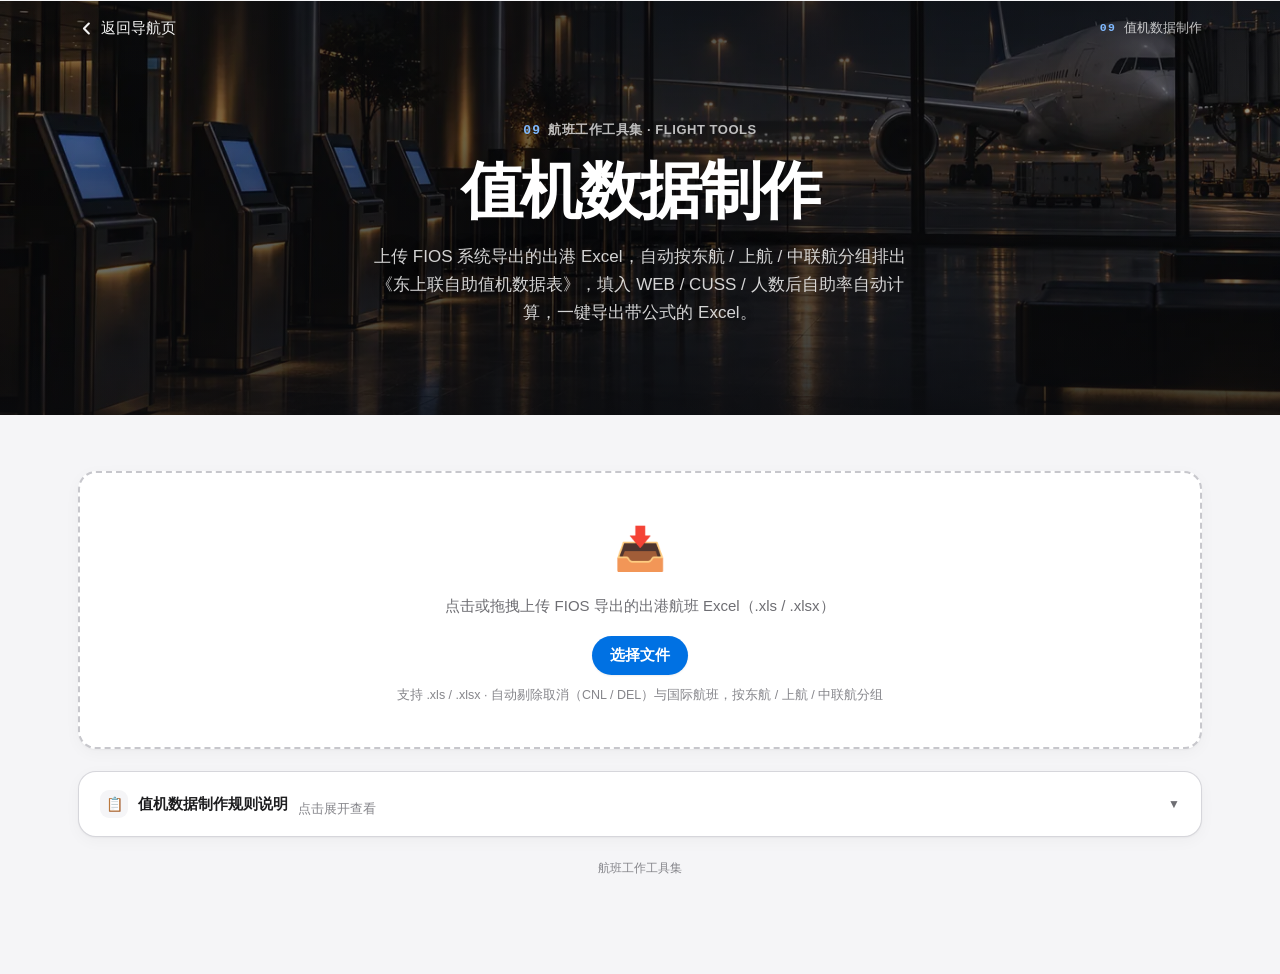
==== checkin/index.html @ 6c88d7d5 "feat(checkin): 新增卡片 09「值机数据制作」 导入 FIOS 出港 Excel → 自动排出《东上联自助值机数据表》。  - 取数：只取出港、剔除 CNL/DEL 取消、剔除国际（马德" ====
<!DOCTYPE html>
<html lang="zh-CN">
<head>
<meta charset="UTF-8">
<meta name="viewport" content="width=device-width, initial-scale=1">
<title>值机数据制作 · 航班工作工具集</title>
<link rel="icon" href="../assets/favicon.svg" type="image/svg+xml">
<meta name="description" content="导入 FIOS 出港 Excel，自动按东航 / 上航 / 中联航分组生成「东上联自助值机数据表」，填入 WEB / CUSS / 人数后自助率自动计算，一键导出带公式的 Excel。">
<meta property="og:type" content="website">
<meta property="og:title" content="值机数据制作 · 航班工作工具集">
<meta property="og:description" content="导入 FIOS 出港 Excel，自动按东航 / 上航 / 中联航分组生成「东上联自助值机数据表」，填入 WEB / CUSS / 人数后自助率自动计算，一键导出带公式的 Excel。">
<meta property="og:url" content="https://whaha5100-create.github.io/flight-tools/checkin/index.html">
<meta name="theme-color" content="#ffffff">
<link rel="stylesheet" href="../assets/site.css">
<script src="../assets/nav-scroll.js" defer></script>
<style>
  /* ============ checkin · 页面特有样式（通用样式见 ../assets/site.css）============ */

* { box-sizing:border-box; }
.upload { margin-top:24px; border:2px dashed var(--line); border-radius:var(--radius); background:#fff;
    transition:border-color .2s, background .2s; }
.upload.drag { border-color:var(--tool); background:var(--tool-light); }
.upload-inner { padding:42px 24px; text-align:center; }
.up-ic { font-size:42px; }
.upload-inner p { color:var(--muted); margin:12px 0 18px; font-size:15px; }

#resultArea { margin-top:24px; }
.stats-bar { display:flex; gap:12px; flex-wrap:wrap; margin-bottom:16px; }
.stat-pill { background:#fff; border:1px solid var(--line); border-radius:999px; padding:9px 16px; font-size:13.5px;
    color:var(--muted); box-shadow:var(--shadow-sm); }
.stat-pill b { color:var(--tool-dark); font-size:15px; }
.stat-pill.mute b { color:var(--muted-2); }
.table-scroll { overflow-x:auto; }

/* ---------- 数据表 ----------
   版式对齐用户给的《东上联自助值机数据表》：标题行跨 6 列、表头灰底、
   合计行浅灰底加粗、网格线清晰（这是一张要打印 / 贴群的工作表，不是展示型卡片）。 */
.ck-table { width:100%; min-width:620px; border-collapse:collapse; table-layout:fixed;
    background:#fff; border:1px solid #c6c6cd; font-size:14.5px; }
.ck-table th, .ck-table td { border:1px solid #c6c6cd; padding:7px 8px; text-align:center; }
.ck-table .t-title { font-size:16px; font-weight:700; color:var(--ink); letter-spacing:.2px; padding:11px 10px; }
.ck-table .t-head th { background:#f5f5f7; color:var(--muted); font-weight:700; font-size:13.5px; }
.ck-table td.c-flight { font-weight:700; color:var(--ink); font-family:var(--mono); font-size:13.5px; }
.ck-table td.c-dest { color:var(--ink-2); }
.ck-table td.c-rate { color:var(--tool-dark); font-weight:700; font-variant-numeric:tabular-nums; }
.ck-table tr.sum-row td { background:#f0f0f2; font-weight:700; color:var(--ink); font-variant-numeric:tabular-nums; }
.ck-table tr.sum-row td.c-rate { color:var(--tool-dark); }
.ck-table tbody tr:hover td.c-flight,
.ck-table tbody tr:hover td.c-dest { background:#fafbfd; }

/* ---------- 表格里的可填格 ----------
   🔥 目标版式里这些格子**看不到输入框**（就是三个数字），所以常态去边框去底色，
   只在悬停 / 聚焦时给反馈。site.css 对 input[type=number] 的 border-color /
   border-radius / background 都带 !important，这里必须同样加 !important；
   选择器用 input.cell-in（0-1-1）与它打平，靠「页面 <style> 在 site.css 之后」取胜。 */
input.cell-in {
  width:100% !important; height:32px; padding:0 6px !important;
  border:none !important; background:transparent !important; border-radius:8px !important;
  box-shadow:none !important; text-align:center; font:inherit; font-weight:700;
  color:var(--ink); font-variant-numeric:tabular-nums;
  appearance:textfield; -moz-appearance:textfield;
}
input.cell-in::-webkit-outer-spin-button,
input.cell-in::-webkit-inner-spin-button { -webkit-appearance:none; margin:0; }

/* 空格子的提示 = 「—」占位符（2026-10-11 试过「格子里画个小细框」，用户看后不要了，
   已回退；不要再改回去）。框画在输入框上会铺满整格像套了个表格，
   画在 td::after 上又要依赖 :has() —— 都不如一个字符干净。 */
input.cell-in::placeholder { color:#c7c7cc; font-weight:400; }
input.cell-in:hover { background:var(--brand-light) !important; }
input.cell-in:focus { background:#fff !important; box-shadow:0 0 0 2px var(--brand) !important; }
input.cell-in:focus-visible { outline:2px solid var(--brand) !important; outline-offset:-2px !important; }

/* ---------- 标题里的日期（可改）----------
   目标版式的标题是「东上联自助值机数据表-10月9日」。日期 FIOS 导出里没有，
   做成标题内的可编辑片段：虚线底提示可点，聚焦转实线 + 品牌色。 */
input.date-in {
  width:6em !important; padding:0 2px !important; margin-left:1px;
  border:none !important; border-bottom:1px dashed #b9b9c0 !important;
  border-radius:0 !important; background:transparent !important; box-shadow:none !important;
  font:inherit; font-weight:700; color:var(--brand) !important; text-align:center;
}
input.date-in:hover { border-bottom-color:var(--brand) !important; }
input.date-in:focus {
  border-bottom-style:solid !important; border-bottom-color:var(--brand) !important;
  background:var(--brand-light) !important; outline:none !important;
}

/* ---------- 按钮排 ---------- */
.actions { display:flex; gap:10px; flex-wrap:wrap; justify-content:center; margin:18px 0 8px; }

  /* 本页主视觉配图：与首页卡片同一张（原创生成，无航司涂装 / 商标）。
     ⚠️ 必须写在页面里 —— CSS 的 url() 相对**样式表**解析，
        写进 assets/site.css 会指到 assets/assets/… 去。 */
  .hero { background-image: url("../assets/tools/09-checkin.webp"); }
</style>
</head>
<body>

  <!-- ============ 通栏吸顶页眉 + 满屏暗色主视觉（与首页同一套，样式在 assets/site.css）============ -->
  <header class="nav" id="nav">
    <div class="nav-inner">
      <a class="nav-back" href="../index.html"><svg class="ic" width="17" height="17" viewBox="0 0 16 16" fill="none" aria-hidden="true"><path d="M10.2 3.4 5.6 8l4.6 4.6" stroke="currentColor" stroke-width="2" stroke-linecap="round" stroke-linejoin="round"/></svg>返回导航页</a>
      <span class="nav-tool"><b>09</b>值机数据制作</span>
    </div>
  </header>

  <!-- ⚠️ 主视觉配图由本页 <style> 里的 .hero 规则给出 —— CSS 的 url() 相对**样式表**解析，
       写进共享层会指到 assets/assets/… 去。配图与本工具在首页卡片上是同一张（原创生成，无航司涂装 / 商标）。 -->
  <section class="hero is-tool">
    <p class="eyebrow"><span class="no">09</span>航班工作工具集 · FLIGHT TOOLS</p>
    <h1>值机数据制作</h1>
    <p class="lede">上传 FIOS 系统导出的出港 Excel，自动按东航 / 上航 / 中联航分组排出《东上联自助值机数据表》，填入 WEB / CUSS / 人数后自助率自动计算，一键导出带公式的 Excel。</p>
  </section>


  <div class="container">

    <div class="upload" id="uploadArea">
      <input type="file" id="fileInput" accept=".xls,.xlsx" hidden>
      <div class="upload-inner">
        <div class="up-ic">📥</div>
        <p>点击或拖拽上传 FIOS 导出的出港航班 Excel（.xls / .xlsx）</p>
        <button class="btn btn-primary" type="button" onclick="document.getElementById('fileInput').click()">选择文件</button>
        <div class="hint">支持 .xls / .xlsx · 自动剔除取消（CNL / DEL）与国际航班，按东航 / 上航 / 中联航分组</div>
      </div>
    </div>

    <div id="resultArea" style="display:none">
      <div class="stats-bar" id="statsBar"></div>

      <div class="table-scroll">
        <table class="ck-table" id="tbl">
          <colgroup>
            <col style="width:21%"><col style="width:21%">
            <col style="width:14.5%"><col style="width:14.5%"><col style="width:14.5%"><col style="width:14.5%">
          </colgroup>
          <thead id="thead"></thead>
          <tbody id="tbody"></tbody>
        </table>
      </div>

      <div class="actions">
        <button class="btn btn-primary" type="button" id="exportBtn">导出 Excel</button>
        <button class="btn ghost" type="button" id="clearBtn">清空填写</button>
        <button class="btn ghost" type="button" id="resetBtn">换一个文件</button>
      </div>
      <div class="hint" style="text-align:center">
        WEB / CUSS / 人数 三列可以直接点格子填写（不用填的留空即可），自助率会自动算；
        导出的 Excel 里自助率与合计行都是活公式，改数会自动重算。
      </div>
    </div>

    <!-- 规则说明面板 -->
    <div class="rules-panel" id="rulesPanel">
      <div class="rules-header" id="rulesHeader" onclick="document.getElementById('rulesPanel').classList.toggle('open')">
        <div class="title">
          <span class="ic">📋</span>
          值机数据制作规则说明
          <span class="hint">点击展开查看</span>
        </div>
        <div class="arrow">▼</div>
      </div>
      <div class="rules-body">
        <div class="rules-intro">
          系统读取 FIOS 导出的出港航班 Excel，按下列规则排出《东上联自助值机数据表》：
        </div>
        <div class="rules-inner">
          <ul>
            <li><b>取数范围：</b>只取「<code>出港航班</code>」列非空的行；<b>进港航班不进表</b>（进港不涉及值机）。</li>
            <li><b>剔除取消：</b>机号为 <code>CNL / DEL</code> 的航班整行剔除，不计入表格。</li>
            <li><b>剔除国际：</b>到站为 <code>马德里 / 罗马 / 曼谷</code> 的国际航班整行剔除，本表只统计国内航班。</li>
            <li><b>航司分组：</b><code>MU / CES</code> 开头归<b>东航</b>，<code>FM</code> 开头归<b>上航</b>，<code>KN</code> 开头归<b>中联航</b>；其余航司不进表。</li>
            <li><b>排序：</b>每个分组内按<b>计离时间从早到晚</b>排列；分组顺序为 东航 → 上航 → 中联航。</li>
            <li><b>小计行：</b>依次给出 <b>MU 合计</b>、<b>FM 合计</b>、<b>东上航合计</b>（= 东航 + 上航）、<b>KN 合计</b>；各列均为该组求和。</li>
            <li><b>自助率：</b>自助率 =（<code>WEB</code> + <code>CUSS</code>）÷ <code>人数</code>；<b>人数为空或为 0 时留空不显示</b>。</li>
            <li><b>航班号符号：</b>FIOS 在航班号后带的 <code>#</code> / <code>&amp;</code> 是系统标记，出表时自动去掉。</li>
            <li><b>数据填写：</b>WEB / CUSS / 人数 由你直接填（FIOS 导出里没有这三列）；不填就导出空白。</li>
            <li><b>导出：</b>一键导出 Excel —— 标题行与合计行文字跨列合并，<b>自助率与合计行均为活公式</b>，在 Excel 里改数会自动重算。</li>
          </ul>
        </div>
      </div>
    </div>

    <footer class="site-footer">航班工作工具集</footer>
  </div>

  <script src="libs/xlsx.full.min.js"></script>
  <script>
  /* ============================================================================
     值机数据制作 —— FIOS 出港航班表 → 《东上联自助值机数据表》

     取数口径（与页面底部「规则说明」一致，改这里记得同步改那里）：
       · 只取「出港航班」列非空的行（进港航班不进表）
       · 机号 CNL / DEL → 取消，整行剔除
       · 到站 马德里 / 罗马 / 曼谷 → 国际，整行剔除
       · MU / CES → 东航，FM → 上航，KN → 中联航；其余不进表
       · 组内按计离升序
     自助率 =（WEB + CUSS）÷ 人数；人数空或 0 → 留空。

     🔥 **一份 buildModel() 同时喂预览和导出**（沿用日报生成器的做法）：
        model 是「行」的有序数组，下标 + 1 就是 Excel 行号，
        所以合计行的求和区间可以直接由下标算出来，预览与导出的行列不可能对不上。
     ========================================================================== */
  var INTL_DESTS = ['马德里', '罗马', '曼谷'];   // 国际到站：新增航点只加这一行
  var GROUPS = [
    { key: 'MU', label: 'MU 合计', name: '东航' },
    { key: 'FM', label: 'FM 合计', name: '上航' },
    { key: 'KN', label: 'KN 合计', name: '中联航' }
  ];

  var state = { groups: { MU: [], FM: [], KN: [] }, meta: { total: 0, cancel: 0, intl: 0, other: 0 }, date: '' };

  /* ---------- 工具函数 ---------- */
  function esc(s){ var d = document.createElement('div'); d.textContent = s == null ? '' : s; return d.innerHTML; }
  function attr(s){
    return String(s == null ? '' : s).replace(/&/g,'&amp;').replace(/"/g,'&quot;')
      .replace(/</g,'&lt;').replace(/>/g,'&gt;');
  }
  function parseTime(t){
    t = String(t || '').trim();
    if(!/^\d{3,4}$/.test(t)) return null;
    if(t.length === 3) t = '0' + t;
    return parseInt(t.slice(0,2),10) * 60 + parseInt(t.slice(2),10);
  }
  function numOrNull(v){
    var s = String(v == null ? '' : v).trim();
    if(s === '') return null;
    var n = Number(s);
    return isFinite(n) ? n : null;
  }
  function todayLabel(){
    var d = new Date();
    return (d.getMonth()+1) + '月' + d.getDate() + '日';
  }
  /* 从文件名里认日期：优先括号里的（FIOS 常把航班日期写在小括号里），
     其次认 2026-10-09 / 20261009 / 2026.10.9 这类连写。认不出就返回 null。 */
  function detectDate(name){
    var s = String(name || '');
    var pats = [
      /[（(]\s*(20\d{2})\D{1,2}(\d{1,2})\D{1,2}(\d{1,2})/,
      /(20\d{2})\D{0,2}(\d{1,2})\D{0,2}(\d{1,2})/
    ];
    for(var i=0;i<pats.length;i++){
      var m = s.match(pats[i]);
      if(!m) continue;
      var mo = parseInt(m[2],10), da = parseInt(m[3],10);
      if(mo >= 1 && mo <= 12 && da >= 1 && da <= 31) return mo + '月' + da + '日';
    }
    return null;
  }

  /* ---------- 列定位（按表头文字，适配 FIOS 不同日期列序差异）---------- */
  function findCol(headers, names){
    for(var n=0;n<names.length;n++){
      for(var c=0;c<headers.length;c++){
        if(String(headers[c] || '').trim().indexOf(names[n]) >= 0) return c;
      }
    }
    return -1;
  }
  function classify(flight){
    var f = String(flight || '').toUpperCase().replace(/[^A-Z0-9]/g, '');
    if(/^(MU|CES)/.test(f)) return 'MU';
    if(/^FM/.test(f)) return 'FM';
    if(/^KN/.test(f)) return 'KN';
    return null;
  }

  /* ---------- 文件读取 ---------- */
  var fileInput = document.getElementById('fileInput');
  fileInput.addEventListener('change', function(e){ if(e.target.files[0]) handleFile(e.target.files[0]); });

  var uploadArea = document.getElementById('uploadArea');
  ['dragenter','dragover'].forEach(function(ev){ uploadArea.addEventListener(ev, function(e){ e.preventDefault(); uploadArea.classList.add('drag'); }); });
  ['dragleave','drop'].forEach(function(ev){ uploadArea.addEventListener(ev, function(e){ e.preventDefault(); uploadArea.classList.remove('drag'); }); });
  uploadArea.addEventListener('drop', function(e){ if(e.dataTransfer.files[0]) handleFile(e.dataTransfer.files[0]); });

  function handleFile(file){
    var reader = new FileReader();
    reader.onload = function(e){
      try{
        // codepage 936：老式 .xls 的中文表头靠它才认得出来
        var wb = XLSX.read(new Uint8Array(e.target.result), { type:'array', codepage:936 });
        var ws = wb.Sheets[wb.SheetNames[0]];
        var rows = XLSX.utils.sheet_to_json(ws, { header:1, defval:'' });
        process(rows);
        // 日期优先从文件名里认（FIOS 常把航班日期写进文件名），认不出就用今天
        state.date = detectDate(file.name) || todayLabel();
        renderAll();
        uploadArea.style.display = 'none';
        document.getElementById('resultArea').style.display = 'block';
      }catch(err){
        alert('解析失败：' + err.message + '\n请确认是 FIOS 导出的出港航班 Excel 文件。');
      }
    };
    reader.readAsArrayBuffer(file);
  }

  /* ---------- 解析 ---------- */
  function process(rows){
    state.groups = { MU: [], FM: [], KN: [] };
    state.meta = { total: 0, cancel: 0, intl: 0, other: 0 };
    if(!rows || !rows.length) return;

    // 表头行：前 8 行里找含「出港航班」的那一行
    var hRow = 0;
    for(var i=0;i<Math.min(rows.length,8);i++){
      if((rows[i] || []).some(function(c){ return String(c || '').indexOf('出港航班') >= 0; })){ hRow = i; break; }
    }
    var header = rows[hRow] || [];
    var cFlight = findCol(header, ['出港航班']);
    var cDest   = findCol(header, ['到站']);
    var cDep    = findCol(header, ['计离']);
    var cAc     = findCol(header, ['机号']);
    if(cFlight < 0) throw new Error('没找到「出港航班」列，请确认上传的是 FIOS 出港航班表。');

    for(var j=hRow+1;j<rows.length;j++){
      var r = rows[j] || [];
      var raw = String(r[cFlight] == null ? '' : r[cFlight]).trim();
      if(!raw) continue;                                             // 进港行 / 空行
      var ac = (cAc >= 0) ? String(r[cAc] == null ? '' : r[cAc]).trim().toUpperCase() : '';
      if(ac === 'CNL' || ac === 'DEL'){ state.meta.cancel++; continue; }

      var flight = raw.replace(/[#&]/g, '').replace(/\s+/g, '').trim();
      var dest   = (cDest >= 0) ? String(r[cDest] == null ? '' : r[cDest]).trim() : '';
      if(INTL_DESTS.indexOf(dest) >= 0){ state.meta.intl++; continue; }

      var g = classify(flight);
      if(!g){ state.meta.other++; continue; }

      state.groups[g].push({
        flight: flight,
        dest: dest,
        dep: (cDep >= 0) ? String(r[cDep] == null ? '' : r[cDep]).trim() : '',
        web: '', cuss: '', pax: ''
      });
    }

    GROUPS.forEach(function(G){
      state.groups[G.key].sort(function(a,b){
        var x = parseTime(a.dep), y = parseTime(b.dep);
        return (x == null ? 99999 : x) - (y == null ? 99999 : y);
      });
      state.meta.total += state.groups[G.key].length;
    });
  }

  /* ---------- 模型：一份同时喂预览与导出 ----------
     下标 + 1 = Excel 行号。合计行用 from/to 记住本组航班的区间，求和公式由它算。 */
  function buildModel(){
    var m = [{ kind: 'title' }, { kind: 'head' }];
    function pushGroup(key, label){
      var rows = state.groups[key];
      if(!rows.length) return -1;
      var start = m.length;
      rows.forEach(function(r, i){ m.push({ kind: 'flight', g: key, i: i }); });
      var idx = m.length;
      m.push({ kind: 'sum', g: key, label: label, from: start, to: idx - 1 });
      return idx;
    }
    var muIdx = pushGroup('MU', 'MU 合计');
    var fmIdx = pushGroup('FM', 'FM 合计');
    if(muIdx >= 0 || fmIdx >= 0){
      m.push({ kind: 'sum', g: 'DF', label: '东上航合计',
               refs: [muIdx, fmIdx].filter(function(x){ return x >= 0; }) });
    }
    pushGroup('KN', 'KN 合计');
    return m;
  }

  /* ---------- 求和与自助率 ---------- */
  function groupSums(key){
    var s = { web: 0, cuss: 0, pax: 0 };
    state.groups[key].forEach(function(r){
      s.web += numOrNull(r.web) || 0;
      s.cuss += numOrNull(r.cuss) || 0;
      s.pax += numOrNull(r.pax) || 0;
    });
    return s;
  }
  /* 自助率 =（WEB + CUSS）÷ 人数；人数空或 ≤0 → 留空（网页与导出同一口径） */
  function fmtRate(web, cuss, pax){
    var p = Number(pax);
    if(!isFinite(p) || p <= 0) return '';
    var w = Number(web) || 0, c = Number(cuss) || 0;
    return (Math.round((w + c) / p * 1000) / 10).toFixed(1) + '%';
  }
  function rateText(web, cuss, pax){
    var t = fmtRate(web, cuss, pax);
    return t ? t : '';
  }

  /* ---------- 渲染 ---------- */
  function renderAll(){
    var model = buildModel();
    /* ⚠️ 日期输入框是**本次渲染**才建出来的（在 thead 里），所以这里绝不能先读
       document.getElementById('dateInput') —— 首屏那一跑它还是 null。
       真值存在 state.date 上，输入框只是它的一个视图。 */
    var dateTxt = (state.date || '').trim() || todayLabel();
    state.date = dateTxt;

    var thead = '<tr><th class="t-title" colspan="6">东上联自助值机数据表-'
      + '<input id="dateInput" class="date-in" type="text" value="' + attr(dateTxt) + '" spellcheck="false" title="点击修改日期" aria-label="数据日期">'
      + '</th></tr>'
      + '<tr class="t-head"><th>出港航班</th><th>到站</th><th>WEB</th><th>CUSS</th><th>人数</th><th>自助率</th></tr>';

    var body = '';
    model.forEach(function(b){
      if(b.kind !== 'flight' && b.kind !== 'sum') return;
      if(b.kind === 'flight'){
        var r = state.groups[b.g][b.i];
        var g = b.g, i = b.i;
        body += '<tr>'
          + '<td class="c-flight">' + esc(r.flight) + '</td>'
          + '<td class="c-dest">' + esc(r.dest) + '</td>'
          + cellInput(g, i, 'web', r.web) + cellInput(g, i, 'cuss', r.cuss) + cellInput(g, i, 'pax', r.pax)
          + '<td class="c-rate" id="rate-' + g + '-' + i + '">' + esc(rateText(r.web, r.cuss, r.pax)) + '</td>'
          + '</tr>';
      }else{
        body += '<tr class="sum-row">'
          + '<td colspan="2">' + esc(b.label) + '</td>'
          + '<td id="sum-' + b.g + '-web"></td>'
          + '<td id="sum-' + b.g + '-cuss"></td>'
          + '<td id="sum-' + b.g + '-pax"></td>'
          + '<td class="c-rate" id="sum-' + b.g + '-rate"></td>'
          + '</tr>';
      }
    });

    if(!body){
      body = '<tr><td colspan="6" style="padding:34px;color:var(--muted)">'
           + '没有符合条件的出港航班（已剔除取消与国际航班），请检查文件。</td></tr>';
    }

    document.getElementById('thead').innerHTML = thead;
    document.getElementById('tbody').innerHTML = body;
    // 日期格是这次渲染新生成的，事件得重新挂
    var di = document.getElementById('dateInput');
    if(di) di.addEventListener('input', function(){ state.date = di.value; });
    updateRates();
    renderStats();
  }
  function cellInput(g, i, k, val){
    return '<td><input class="cell-in" type="number" min="0" step="1" inputmode="numeric" placeholder="—"'
      + ' data-g="' + g + '" data-i="' + i + '" data-k="' + k + '"'
      + ' aria-label="' + esc(g + ' 第 ' + (i+1) + ' 班 ' + k.toUpperCase()) + '"'
      + ' value="' + attr(val) + '"></td>';
  }

  /* 只改数字，不整表重绘 —— 否则每敲一个键输入框就失焦 */
  function updateRates(){
    GROUPS.forEach(function(G){
      state.groups[G.key].forEach(function(r, i){
        var el = document.getElementById('rate-' + G.key + '-' + i);
        if(el) el.textContent = rateText(r.web, r.cuss, r.pax);
      });
    });
    function paint(key, s){
      var w = document.getElementById('sum-' + key + '-web');
      if(!w) return;
      var empty = (s.web === 0 && s.cuss === 0 && s.pax === 0);
      w.textContent      = empty ? '' : String(s.web);
      document.getElementById('sum-' + key + '-cuss').textContent = empty ? '' : String(s.cuss);
      document.getElementById('sum-' + key + '-pax').textContent  = empty ? '' : String(s.pax);
      document.getElementById('sum-' + key + '-rate').textContent = fmtRate(s.web, s.cuss, s.pax);
    }
    var sums = {};
    GROUPS.forEach(function(G){ sums[G.key] = groupSums(G.key); paint(G.key, sums[G.key]); });
    paint('DF', {
      web:  sums.MU.web  + sums.FM.web,
      cuss: sums.MU.cuss + sums.FM.cuss,
      pax:  sums.MU.pax  + sums.FM.pax
    });
  }

  function renderStats(){
    var m = state.meta;
    var parts = ['<span class="stat-pill">✈ 出港航班 <b>' + m.total + '</b> 班</span>'];
    if(m.cancel) parts.push('<span class="stat-pill mute">🚫 已剔除取消 <b>' + m.cancel + '</b> 班</span>');
    if(m.intl)   parts.push('<span class="stat-pill mute">🌏 已剔除国际 <b>' + m.intl + '</b> 班</span>');
    if(m.other)  parts.push('<span class="stat-pill mute">其他航司 <b>' + m.other + '</b> 班（不进表）</span>');
    document.getElementById('statsBar').innerHTML = parts.join('');
  }

  /* 输入即算：更新本行自助率 + 各组小计 + 东上航合计 */
  document.getElementById('tbody').addEventListener('input', function(e){
    var t = e.target;
    if(!t || !t.classList || !t.classList.contains('cell-in')) return;
    var g = t.getAttribute('data-g'), i = parseInt(t.getAttribute('data-i'),10), k = t.getAttribute('data-k');
    if(!state.groups[g] || !state.groups[g][i]) return;
    state.groups[g][i][k] = t.value;
    updateRates();
  });

  /* ---------- 清空 / 换文件 ---------- */
  document.getElementById('clearBtn').addEventListener('click', function(){
    GROUPS.forEach(function(G){
      state.groups[G.key].forEach(function(r){ r.web = ''; r.cuss = ''; r.pax = ''; });
    });
    document.querySelectorAll('input.cell-in').forEach(function(el){ el.value = ''; });
    updateRates();
  });
  document.getElementById('resetBtn').addEventListener('click', function(){
    document.getElementById('resultArea').style.display = 'none';
    uploadArea.style.display = 'block';
    fileInput.value = '';
  });

  /* ---------- 导出 Excel ----------
     标题行跨 A:F、每个合计行标签跨 A:B，其余一格一值。
     自助率与合计行都写成**活公式**，并带上算好的缓存值（预览器不重算也能看）。
     ⚠️ SheetJS 社区版不写单元格样式（字体/底色/边框），所以导出是「干净无样式」的表，
        只有合并、列宽、数字格式（百分比）和公式会保留。 */
  document.getElementById('exportBtn').addEventListener('click', exportExcel);

  function exportExcel(){
    var model = buildModel();
    var dateTxt = (state.date || '').trim() || todayLabel();

    var aoa = [['东上联自助值机数据表-' + dateTxt]];
    var merges = [{ s:{ r:0, c:0 }, e:{ r:0, c:5 } }];    // 标题跨 A:F
    var formulas = [];                                    // { r, c, f, v }，r/c 为 0 基
    var rangeOf = {};                                     // 分组 → { from, to }（Excel 行号，1 基）

    aoa.push(['出港航班', '到站', 'WEB', 'CUSS', '人数', '自助率']);

    model.forEach(function(b){
      if(b.kind === 'flight'){
        var r = state.groups[b.g][b.i];
        aoa.push([r.flight, r.dest, nn(r.web), nn(r.cuss), nn(r.pax), undefined]);
        var R = aoa.length;                               // 本行的 Excel 行号
        var t = fmtRate(r.web, r.cuss, r.pax);
        formulas.push({ r: R - 1, c: 5, f: rateFormula(R), v: t ? pctNum(t) : null });
        if(!rangeOf[b.g]) rangeOf[b.g] = { from: R, to: R };
        else rangeOf[b.g].to = R;
        return;
      }
      if(b.kind !== 'sum') return;                        // title / head 上面已写好

      var row = aoa.length;                               // 0 基下标
      aoa.push([b.label]);
      merges.push({ s:{ r:row, c:0 }, e:{ r:row, c:1 } });  // 合计标签跨 A:B
      var R2 = row + 1;

      var fx, cached;
      if(b.g === 'DF'){
        // 东上航合计 = MU 合计行 + FM 合计行（引小计行，不重复求和）
        var refs = b.refs.map(function(x){ return x + 1; });   // 小计行下标 → Excel 行号
        fx = { C: refs.map(function(x){ return 'C' + x; }).join('+'),
               D: refs.map(function(x){ return 'D' + x; }).join('+'),
               E: refs.map(function(x){ return 'E' + x; }).join('+') };
        var a = groupSums('MU'), b2 = groupSums('FM');
        cached = { web: a.web + b2.web, cuss: a.cuss + b2.cuss, pax: a.pax + b2.pax };
      }else{
        var rg = rangeOf[b.g];
        fx = { C: 'SUM(C' + rg.from + ':C' + rg.to + ')',
               D: 'SUM(D' + rg.from + ':D' + rg.to + ')',
               E: 'SUM(E' + rg.from + ':E' + rg.to + ')' };
        cached = groupSums(b.g);
      }
      formulas.push({ r: row, c: 2, f: fx.C, v: cached.web });
      formulas.push({ r: row, c: 3, f: fx.D, v: cached.cuss });
      formulas.push({ r: row, c: 4, f: fx.E, v: cached.pax });
      var tr = fmtRate(cached.web, cached.cuss, cached.pax);
      formulas.push({ r: row, c: 5, f: rateFormula(R2), v: tr ? pctNum(tr) : null });
    });

    var ws = XLSX.utils.aoa_to_sheet(aoa);
    ws['!merges'] = merges;
    ws['!cols'] = [{ wch:14 },{ wch:14 },{ wch:9 },{ wch:9 },{ wch:9 },{ wch:10 }];
    ws['!ref'] = XLSX.utils.encode_range({ s:{ r:0, c:0 }, e:{ r:aoa.length - 1, c:5 } });

    formulas.forEach(function(fc){
      var addr = XLSX.utils.encode_cell({ r: fc.r, c: fc.c });
      var cell = ws[addr] || {};
      cell.f = fc.f;
      if(fc.c === 5) cell.z = '0.0%';                     // 只有自助率列是百分比格式
      if(fc.v == null){ delete cell.v; delete cell.t; delete cell.w; }   // 无缓存值 → 交给 Excel 自己算
      else { cell.t = 'n'; cell.v = fc.v; }
      ws[addr] = cell;
    });

    var wb = XLSX.utils.book_new();
    XLSX.utils.book_append_sheet(wb, ws, '自助值机数据');
    XLSX.writeFile(wb, '东上联自助值机数据表_' + dateTxt.replace(/[\/\\:*?"<>|]/g, '') + '.xlsx');
  }

  /* 空值 → undefined：aoa_to_sheet 会跳过，写成真正的空单元格，
     这样 Excel 里 C+D 不会因为「空字符串」而报 #VALUE! */
  function nn(v){ var x = numOrNull(v); return x == null ? undefined : x; }
  function pctNum(t){ return Number(String(t).replace('%', '')) / 100; }
  /* 🔥 SheetJS 的 cell.f 里**不能带开头的 `=`** —— 带上会被原样写进 <f>，
     变成 `==SUM(...)`，Excel 打开直接报错。openpyxl 读回来才会补一个 `=`
     （所以回读看到 `==…` 就是写错了）。 */
  function rateFormula(R){
    return 'IF(E' + R + '>0,(C' + R + '+D' + R + ')/E' + R + ',"")';
  }
  </script>
</body>
</html>
---- assets/site.css ----
/* ============================================================
   航班工作工具集 · 共享设计系统 site.css
   设计语言：Apple 灰白
   ------------------------------------------------------------
   2026-09-25 单层化
   本文件此前是「两层叠放」：前半是原始「深藏青编辑风」，末尾又
   叠了一层 `Apple-inspired visual refresh`。后者在 :root 里把约
   17 个变量重新赋了一次值，并用大量 !important 覆盖前面的规则。
   由此产生一个隐蔽陷阱 —— 同一个语义变量被悄悄换了值：例如
   --brand-deep 变成近黑 #1d1d1f、--brand 变成蓝 #0071e3，于是
       linear-gradient(135deg, var(--brand-deep), var(--brand))
   语法正确、变量也都已定义，却渲染成「黑 → 蓝」渐变。

   现已合并为单层：
     · 变量只在 :root 里定义一次，取值即最终生效值；
     · 覆盖层的取值已就地写进它覆盖的那条规则，不再有第二份定义；
     · 重复定义的组件（rules-panel、按钮、表头、输入框）各只保留一处；
     · 已删除被完全压死的死规则（窄屏下的 .header h1 / .panel）。
   改配色时只要看这一个 :root 就够了。

   ------------------------------------------------------------
   关于文件里仍然存在的 !important
   它们不是历史遗留，而是一条明确的约定：
       「共享设计系统 > 各页自己的内联 <style>」
   原因是页面 <style> 排在 site.css 之后，同等特异性下页面会赢；
   而部分页面规则用了 ID 选择器（如 #addInput），提权也压不住，
   只有 !important 能保证共享层生效。这些声明一律是「呈现层」的
   视觉属性（圆角/底色/描边/字号/阴影），不影响任何脚本与数据逻辑。
   ============================================================ */

:root {
  /* 品牌色 */
  --brand:        #0071e3;
  --brand-dark:   #005bb5;
  --brand-deep:   #1d1d1f;
  --brand-light:  #eff6ff;
  --brand-soft:   #dcecff;
  /* 中性色 */
  --ink:          #1d1d1f;
  --ink-2:        #424245;
  --muted:        #6e6e73;
  --muted-2:      #86868b;
  --line:         #d2d2d7;
  --bg:           #f5f5f7;
  --card:         #ffffff;
  /* 语义色（低饱和） */
  --success:      #1e7a55;
  --success-dark: #17603f;
  --success-light:#e9f4ee;
  --amber:        #b4610d;
  --amber-soft:   #fdf3e3;
  --danger:       #b3362b;
  --danger-dark:  #98281f;   /* 悬停档；原先硬编码在 .btn-danger:hover 里 */
  --danger-soft:  #fbeeed;
  /* 语义色描边（原先在 5 个页面里各硬编码了一遍 #eccfcb / #eed9b8 / #c6e3d4） */
  --success-line: #c6e3d4;
  --amber-line:   #eed9b8;
  --danger-line:  #eccfcb;
  /* 尺度 */
  --radius:       18px;
  --radius-sm:    11px;
  --radius-xs:    8px;
  --radius-pill:  980px;
  --shadow-sm:    0 1px 2px rgba(0,0,0,.04), 0 4px 16px rgba(0,0,0,.035);
  --shadow:       0 8px 28px rgba(0,0,0,.07);
  --shadow-lg:    0 18px 46px rgba(0,0,0,.12);
  /* 悬停抬升用的「有颜色」阴影：比纯黑阴影更有质感 */
  --shadow-lift:  0 2px 6px rgba(0,0,0,.05), 0 10px 26px rgba(0,0,0,.085);
  --shadow-press: 0 1px 2px rgba(0,0,0,.10);
  /* ---- 动效（Apple 风）------------------------------------------------
     原先全站 57 处 transition 的缓动**清一色是 `ease`**，只有 rules-body
     一处用了 cubic-bezier。`ease` 起步快、收尾软，看着「飘」；苹果的手感
     来自「起步快、收尾极慢」的强减速曲线，以及按下时的轻微回弹。
     时长也统一：交互反馈 160ms、元素变化 240ms、展开收起 380ms。 */
  --ease-out:    cubic-bezier(.22, 1, .36, 1);     /* 强减速：抬升 / 进场 */
  --ease-inout:  cubic-bezier(.4, 0, .2, 1);       /* 常规属性过渡 */
  --ease-spring: cubic-bezier(.34, 1.56, .64, 1);  /* 轻微过冲：按压回弹 */
  --dur-fast:    .16s;
  --dur:         .24s;
  --dur-slow:    .38s;
  /* 交互主色（--tool）。
     🔥 2026-10-02 **全站统一为单一苹果蓝**：10 个工具页原先各自在 :root 里覆盖
        --tool（砖红 / 紫 / 靛 / 粉 / 青…），首页也是 8 张彩色卡片。用户明确否决了
        这个方向（「我不喜欢五颜六色，我希望像苹果一样视觉统一」），所以：
          · 各页的 --tool 覆盖**已全部删除**，全部继承下面的 var(--brand)；
          · 蓝色只用于「可点击的东西」（按钮 / 链接 / 焦点环）—— 这是苹果的用色规则；
          · 首页改为「白色页眉 → 大字 → 大图 → 圆角卡片」，靠版式与图形区分工具，不靠颜色。
        保留的彩色只有**数据含义色**：schedule 的 6 个负责人标签、todo 日历圆点、
        merge 总表金色、全站 success/amber/danger 语义色，以及 daily-report 的
        --docred/--docnavy（那是 Word 版式的文档色）。
     四档阶梯的强度与 --brand-light/soft/dark 对齐（只换色相，不改设计）：
         light 6% / soft 14% / line 30% / dark 80%+20% 黑。 */
  --tool:         var(--brand);
  --tool-light:   #F0F6FD;   /* 6%  —— 对应 --brand-light #eff6ff */
  --tool-soft:    #DBEBFB;   /* 14% —— 对应 --brand-soft  #dcecff */
  --tool-line:    #B2D4F7;   /* 30% */
  --tool-dark:    #005AB6;   /* 80% + 20% 黑 —— 对应 --brand-dark #005bb5 */
  --mono:         ui-monospace, "SF Mono", Menlo, Consolas, "Liberation Mono", monospace;
  /* 兼容别名：旧版变量名，todo / daily-report 仍在使用 */
  --ok:           var(--success);
  --ok-light:     var(--success-light);
  --warn:         var(--amber);
  --warn-light:   var(--amber-soft);
  --danger-light: var(--danger-soft);
  --border:       var(--line);
  --panel:        var(--card);
  --field:        #fafafa;
  --text:         var(--ink);
  --accent:       var(--brand);
  --brand2:       var(--brand-dark);
}

/* ============ Reset & Base ============ */
*, *::before, *::after { box-sizing: border-box; margin: 0; padding: 0; }
html { -webkit-font-smoothing: antialiased; text-rendering: optimizeLegibility; }
body {
  font-family: -apple-system, BlinkMacSystemFont, "PingFang SC", "Hiragino Sans GB", "Microsoft YaHei", "Segoe UI", sans-serif;
  color: var(--ink-2) !important; line-height: 1.6; min-height: 100vh;
  background: var(--bg) !important;
  font-variant-numeric: tabular-nums;
}
/* 上内边距由共享层固定为 32px（窄屏也不缩，见文件末尾 @media 注释）；
   左右下仍随页面自己的窄屏规则走。 */
.container {
  max-width: 1180px !important; margin: 0 auto;
  padding: 28px 28px 56px; padding-top: 32px !important;
}

/* ============ 通栏吸顶页眉（首页 + 8 个工具页共用）============
   苹果的全局导航：压在暗色主视觉上方时是「透明 + 白字」，
   滚动离开主视觉之后变成「白色半透明 + 毛玻璃 + 一条细线」。
   · 首页用它放「品牌 + 搜索」
   · 工具页用它放「← 回到导航页 + 工具名」
   ⚠️ 必须放在 .container **外面** 才能通栏。 */
.nav {
  position: sticky; top: 0; z-index: 100;
  background: transparent;
  border-bottom: 1px solid transparent;
  transition: background var(--dur) var(--ease-inout),
              border-color var(--dur) var(--ease-inout);
}
.nav.scrolled {
  background: rgba(255,255,255,.78);
  -webkit-backdrop-filter: saturate(180%) blur(20px);
  backdrop-filter: saturate(180%) blur(20px);
  border-bottom-color: rgba(0,0,0,.10);
}
.nav-inner {
  max-width: 1180px; margin: 0 auto; padding: 0 28px;
  height: 56px; display: flex; align-items: center; gap: 18px;
}
.brandmark {
  display: inline-flex; align-items: center; gap: 9px;
  text-decoration: none; flex-shrink: 0;
}
.brandmark svg { display: block; color: var(--ink); }
.brandmark .bm-t { font-size: 15px; font-weight: 600; color: var(--ink); letter-spacing: -.2px; }

/* 工具页页眉：左「返回」右「工具名」
   ------------------------------------------------------------
   2026-10-05 二次改版 —— 用户看过 4 个方案后选定 **D「精致文字」**。
   一改（已废弃）做的是「实心灰胶囊 + 文字箭头 ←」，用户评价「并不好看，不高级」。
   判定「不高级」的三条成因（**以后做控件先自查这三条**）：
     ① Unicode 符号 ← 当图标 —— 大小/粗细/基线由字体决定，跨设备不一致，一眼「网页感」
     ② 实心灰底 #f0f0f2 —— 读起来像 Bootstrap 的标签/徽章，是「组件库感」
     ③ 底色 + 描边 + 阴影三样同时上 —— 互相打架（高级控件最多留一到两样）
   现方案 = **无容器**，只靠字号/字重/真 SVG 箭头 + 悬停微交互：
     · 箭头 = 内联 SVG（stroke 2px、圆头），替代 Unicode ←
     · 15px / 590（600 在 15px 下偏「黑」，590 更细腻）
     · **命中区靠透明内边距撑到约 36px 高，再用负外边距抵消** ⇒ 看着仍是纯文字，
       但点击/触摸目标足够大（苹果也是这么处理文字链接的）。
     · 悬停：文字转品牌蓝 + 箭头左移 2px（苹果的经典微交互）
   ⚠️ 箭头类名用 `ic`，**别改成 `chev`** —— 首页有 10 个 `class="chev"`（「进入 ›」），
      site.css 里 `.rules-panel > summary .chev` 也在用；`.nav-back .ic` 是现成的选择器。 */
.nav-back {
  display: inline-flex; align-items: center; gap: 6px; flex-shrink: 0;
  padding: 9px 8px; margin: -9px -8px;   /* 撑命中区 + 抵消，文字位置不变 */
  font-size: 15px; font-weight: 590; letter-spacing: -.1px;
  color: var(--ink); text-decoration: none; white-space: nowrap;
  transition: color var(--dur-fast) var(--ease-inout);
}
.nav-back .ic {
  display: block; width: 17px; height: 17px; flex-shrink: 0;
  transition: transform var(--dur) var(--ease-out);
}
.nav-back:hover { color: var(--brand); }
.nav-back:hover .ic { transform: translateX(-2px); }
.nav-back:active .ic { transform: translateX(-3px) scale(.94); }
.nav-back:focus-visible { outline: 2px solid var(--brand); outline-offset: 2px; border-radius: 8px; }

.nav-tool {
  margin-left: auto; display: inline-flex; align-items: center; gap: 8px;
  font-size: 13px; color: var(--muted);
  white-space: nowrap; overflow: hidden; text-overflow: ellipsis;
}
.nav-tool b {
  font-family: var(--mono); font-size: 11.5px; font-weight: 700;
  letter-spacing: 1.2px; color: var(--brand);
}
/* 未滚动 ⇒ 浮在暗图上 ⇒ 转白。纯文字，不再有底色/描边/毛玻璃。 */
.nav:not(.scrolled) .brandmark svg,
.nav:not(.scrolled) .brandmark .bm-t { color: #fff; }
.nav:not(.scrolled) .nav-back { color: rgba(255,255,255,.95); }
.nav:not(.scrolled) .nav-back:hover { color: #fff; }
.nav:not(.scrolled) .nav-tool { color: rgba(255,255,255,.74); }
.nav:not(.scrolled) .nav-tool b { color: #7fb9ff; }

/* ============ 满屏暗色主视觉（首页 + 8 个工具页共用）============
   图当背景、白色文字压在上面，页眉靠 margin-top:-56px 浮在图上。
   ⚠️ 这个负边距**必须等于 .nav-inner 的高度**，否则页眉不会正好压在图上。
   ⚠️ 这里**故意不写 background-image** —— CSS 里的 url() 是相对**样式表**解析的，
      site.css 在 assets/ 下，写相对路径会指到 assets/assets/… 去。
      图由各页自己给：首页 ./assets/hero-aircraft.webp，工具页 ../assets/tools/NN-*.webp。 */
.hero {
  position: relative; isolation: isolate;
  min-height: clamp(470px, 70vh, 640px);
  margin-top: -56px;                 /* 钻到吸顶页眉下面，让页眉浮在图上（= .nav-inner 高度） */
  padding: 92px 28px 66px;
  display: flex; flex-direction: column; align-items: center; justify-content: center;
  text-align: center; overflow: hidden;
  background-color: #101114;
  background-position: center; background-size: cover; background-repeat: no-repeat;
}
/* 两层压暗：① 中间一团柔和的暗池（标题/按钮压在机身高光上，不压这层读不清）
             ② 上下暗角，把边缘压深、中间透气 */
.hero::after {
  content: ""; position: absolute; inset: 0; z-index: -1;
  background:
    radial-gradient(74% 68% at 50% 51%,
      rgba(10,11,14,.62) 0%, rgba(10,11,14,.40) 56%, rgba(10,11,14,0) 100%),
    linear-gradient(180deg,
      rgba(10,11,14,.66) 0%, rgba(10,11,14,.18) 32%,
      rgba(10,11,14,.44) 72%, rgba(10,11,14,.82) 100%);
}
.hero .eyebrow {
  margin: 0 0 16px; font-size: 13px; font-weight: 600; letter-spacing: .04em;
  color: rgba(255,255,255,.72);
}
/* 工具页主视觉里的编号角标（01…08）。
   ⚠️ 不能复用 .header .eyebrow .no —— 那条是 var(--brand) !important 的深蓝，
      压在暗图上几乎看不见；这里换成亮一档的蓝。两条选择器互不命中，不冲突。 */
.hero .eyebrow .no {
  font-family: var(--mono); font-weight: 700; letter-spacing: 1.2px;
  color: #7fb9ff; margin-right: 7px;
}
.hero h1 {
  font-size: clamp(38px, 5.4vw, 62px); font-weight: 700;
  letter-spacing: -2.2px; line-height: 1.06; color: #fff;
  text-shadow: 0 2px 30px rgba(0,0,0,.34);
}
.hero .lede {
  margin: 20px auto 0; font-size: 17px; color: rgba(255,255,255,.82);
  /* ⚠️ 560px 是从**首页**抄过来的原值（首页是这套版式的基准）。
     别随手改宽：工具页描述更长，但一改这里首页的换行位置就跟着变。 */
  max-width: 560px; line-height: 1.62; text-shadow: 0 1px 18px rgba(0,0,0,.42);
}

/* 工具页：比首页矮一档 —— 工具页是来干活的，主视觉不该把功能区挤出第一屏 */
.hero.is-tool { min-height: clamp(360px, 46vh, 460px); padding: 84px 28px 54px; }

/* daily-report 专用：它是 100vh 的双栏工作台，主视觉再压到 260px 并收小标题，
   否则编辑器底部的按钮会被推出屏幕。高度写死是为了让那一页的 vh 计算能算准。 */
.hero.is-compact { height: 260px; min-height: 0; padding: 0 28px; }
.hero.is-compact h1 { font-size: clamp(26px, 2.6vw, 34px); letter-spacing: -1px; }
.hero.is-compact .lede { font-size: 15px; margin-top: 14px; }

@media (max-width: 820px) {
  .nav-inner { padding: 0 18px; gap: 12px; }
}
@media (max-width: 560px) {
  .hero { padding: 78px 18px 52px; min-height: 440px; }
  .hero h1 { letter-spacing: -1.6px; }
  .hero.is-tool { padding: 70px 18px 44px; min-height: 340px; }
  .hero.is-compact { height: 230px; padding: 0 18px; }
  .nav-tool { display: none; }
}

/* ============ 动效（克制）============ */
@keyframes fadeUp { from { opacity: 0; transform: translateY(6px); } to { opacity: 1; transform: translateY(0); } }
.anim { animation: fadeUp .3s ease-out both; }

/* ============ 返回导航 ============ */
.back-home {
  display: inline-flex; align-items: center; gap: 6px;
  margin: 0 0 22px 2px !important; padding: 2px 0;
  background: none; border: none; border-radius: 0;
  font-size: 13px !important; font-weight: 500; color: var(--muted) !important;
  text-decoration: none; transition: color .15s;
}
.back-home:hover { color: var(--brand) !important; background: none; box-shadow: none; transform: none; }
.back-home .ic { font-size: 14px; line-height: 1; }

/* ============ Header ============ */
.header {
  padding: 28px 30px !important; margin-bottom: 22px !important;
  background: rgba(255,255,255,.86) !important; color: inherit;
  border: 1px solid rgba(210,210,215,.78) !important;
  border-radius: var(--radius) !important;
  display: block; box-shadow: var(--shadow-sm) !important; overflow: visible;
}
.header::before, .header::after { content: none; }
.header .header-main { position: static; }
.header .eyebrow {
  display: inline-flex; align-items: center; gap: 10px;
  font-family: var(--mono); font-size: 11.5px; font-weight: 500;
  letter-spacing: 1.3px !important; text-transform: uppercase;
  background: none; padding: 0; border-radius: 0;
  color: var(--muted) !important; margin-bottom: 12px !important; backdrop-filter: none;
}
.header .eyebrow .no { color: var(--brand) !important; font-weight: 700; }
.header h1 {
  font-size: clamp(28px,3.4vw,38px) !important; font-weight: 800;
  letter-spacing: -1.2px !important; line-height: 1.12 !important; color: var(--ink);
}
/* 注意：本规则同样命中 p.eyebrow（它是 .header 里的 <p>），
   所以 eyebrow 的最终字号是这里的 14px 而不是上面那条的 11.5px。
   这是合并前的既有行为，原样保留。 */
.header p {
  font-size: 14px !important; color: var(--muted); margin-top: 8px;
  max-width: 680px !important; line-height: 1.7 !important;
}
.header .plane { display: none; }

/* ============ 工具页页眉图片带（2026-10-02 首版）→ 已被「满屏主视觉」取代 ============
   首版做法：白底纯文字页眉（.header）+ 紧随其后的窄图片带（.page-banner）。
   二改（同日，按用户要求「每个网页也像导航页一样」）已把两者合并成上面的
   .nav + .hero —— 工具页与首页共用同一套页眉与主视觉，图片带整体退役。
   .header 与 .back-home 仍保留：stats / summary 两个**已封存**页还在用。 */

/* ============ Rules Panel（全站唯一版本）============
   原先 6 个工具页各自内联了一份，尺寸还不一致。已统一收敛到
   这里；页面里只需写结构，不必再写样式。同时兼容两种结构：
     A) div.rules-header + div.rules-body（用 .open 切换）
     B) details > summary + div.r-body（原生展开）

   ------------------------------------------------------------
   2026-10-02 三改：把「尺寸与间距」彻底对齐
   （用户反馈「最下面的规则说明有的大有的小，和上方的间距也不统一」）
   实测出的三类不一致 + 处置：
     ① 宽度 —— kn-stats 的面板与页脚被排在 .container **外面** → 通栏 1440，
        其余 7 页 1124。已在 kn-stats/index.html 里挪回容器内。
     ② 文字 —— .rules-body 原来**没写 font-size**，直接写在里面的段落继承
        body 的 16px，而 li 是 13.5px；intro 行高 1.75 而 li 行高 1.7；
        merge 走 <details> 分支又是另一套（li 间距 5px、ul 缩进 20px、
        正文底内边距 18px）。→ 正文统一 13.5px / 1.75，列表缩进与条目间距一套。
     ③ 间距 —— 面板与上方内容的间距实测 0 / 8 / 22 三种
        → .rules-panel 统一 margin: 22px 0（与站内卡片间距同口径）。
   ⚠️ 表头那条 min-height 是为了让 <details> 版与 div 版等高：
      原生 <summary> 实测 62px，div 版 64px，差 2px。
   ==================================================== */
.rules-panel {
  background: var(--card); border: 1px solid rgba(210,210,215,.9) !important;
  border-radius: var(--radius) !important;
  /* 上 22px：让「面板 ↔ 上方内容」的间距跨页一致。
     相邻兄弟的 margin 会折叠取较大值，所以只要上一个元素的 margin-bottom
     ≤ 22，实际间距就恒为 22（原先只写了 margin-bottom，上方间距随前一个
     元素的 margin-bottom 变成 0 / 8 / 22）。 */
  margin: 22px 0;
  box-shadow: var(--shadow-sm) !important; overflow: hidden;
  transition: box-shadow var(--dur) var(--ease-out), border-color var(--dur-fast) var(--ease-inout);
}
.rules-panel:hover { box-shadow: var(--shadow) !important; }
.rules-panel > summary, .rules-header {
  display: flex; align-items: center; justify-content: space-between;
  /* 两种结构的表头必须等高：原生 <summary> 实测 62px、div 版 64px，差 2px */
  min-height: 64px; box-sizing: border-box;
  padding: 17px 21px !important; margin: 0;
  cursor: pointer; user-select: none; list-style: none;
  font-size: 14.5px; font-weight: 700; color: var(--ink);
  background: none; border: none;
  transition: background .15s;
}
.rules-panel > summary::-webkit-details-marker { display: none; }
.rules-header:hover, .rules-panel > summary:hover { background: #fafafa !important; }
.rules-header .title, .rules-panel > summary .r-title, .rules-panel > summary .title {
  display: flex; align-items: center; gap: 10px;
  font-size: 14.5px; font-weight: 700; color: var(--ink);
}
.rules-header .title .ic, .rules-panel > summary .r-ic, .rules-panel > summary .ic {
  width: 28px; height: 28px; flex-shrink: 0;
  border-radius: 9px !important; background: #f5f5f7 !important; color: var(--brand) !important;
  display: inline-flex; align-items: center; justify-content: center;
  font-size: 14px; box-shadow: none;
}
.rules-header .title .hint, .rules-panel > summary .hint { font-size: 12.5px; font-weight: 400; color: var(--muted-2); }
.rules-header .arrow, .rules-panel > summary .chev, .rules-panel .r-chev {
  font-size: 12px; color: var(--muted); transition: transform .25s ease;
}
.rules-panel.open .rules-header .arrow,
.rules-panel[open] > summary .chev,
.rules-panel[open] .r-chev { transform: rotate(180deg); }

/* 内容区 —— 两个分支（.rules-body / .r-body）的文字规格必须完全一样，
   否则 merge 那一页（走 <details>）会明显与别页不同。 */
.rules-body {
  max-height: 0; overflow: hidden; padding: 0 21px;
  transition: max-height .4s cubic-bezier(.22,1,.36,1), padding .4s ease;
}
.rules-panel.open .rules-body { max-height: 2400px; padding: 4px 21px 21px; }
/* 🔥 正文规格只在这里定义一次。原先 .rules-body 没写 font-size，
   直接写在里面的段落会继承 body 的 16px，而 li 是 13.5px —— 同一块面板里
   大小不一（实测：正文区 16px/25.6px vs 列表项 13.5px/22.95px）。 */
.rules-body, .rules-panel .r-body {
  font-size: 13.5px; line-height: 1.75; color: var(--ink-2);
}
/* <details> 分支没有 max-height 过渡，直接写展开态的最终内边距
   （原来是 0 21px 18px，比 div 分支少 4px 上、3px 下） */
.rules-panel .r-body { padding: 4px 21px 21px; }
/* 列表缩进与条目间距：两个分支一套值（原来 .r-body 用 padding-left:20px，
   .rules-inner 用 margin-left:18px，文字起点差 2px；li 间距 5px vs 6px） */
.rules-body ul, .rules-panel .r-body ul { margin: 0 0 0 18px; padding-left: 0; }
.rules-body li, .rules-panel .r-body li { margin: 6px 0; }
.rules-body b, .rules-panel .r-body b,
.rules-body strong, .rules-panel .r-body strong { color: var(--ink); }

.rules-intro { font-size: 13.5px; color: var(--muted); margin-bottom: 14px; line-height: 1.75; }
.rules-intro b { color: var(--ink-2); }
.rules-inner ul { margin: 0 0 0 18px; }
/* 行高与正文统一为 1.75（原为 1.7，比上面的 intro 紧一点，同一块面板里两种行距） */
.rules-inner li { font-size: 13.5px; color: var(--ink-2); margin: 6px 0; line-height: 1.75; }

/* 规则卡网格（stats / upgrade 用） */
.rules-grid {
  display: grid; grid-template-columns: repeat(auto-fit, minmax(190px, 1fr));
  gap: 12px; margin-bottom: 14px;
}
.rule-item {
  position: relative; overflow: hidden;
  display: flex; flex-direction: column; gap: 4px;
  background: #fafafa; border: 1px solid var(--line); border-radius: 12px;
  padding: 14px 18px;
}
.rule-item .role { font-size: 13.5px; font-weight: 600; color: var(--muted); }
/* 卡片的「数值」两个页面必须同号：stats 用 .val（航司代码）、upgrade 用 .ratio（岗位比例），
   原先是 17px 与 22px 两档 —— 同一套卡片、同一个位置，字号却不一样。
   统一到 17px（原本就有的那一档）；相对大小由下面的 .bar 长度表达。 */
.rule-item .val, .rule-item .ratio {
  font-size: 17px; font-weight: 800; letter-spacing: -.3px;
  color: var(--brand); background: none;
}
.rule-item .bar { position: absolute; left: 0; bottom: 0; height: 3px; background: var(--brand); border-radius: 3px; }
.rules-total { text-align: right; font-size: 13.5px; color: var(--muted-2); margin-bottom: 16px; font-weight: 500; }

/* 细则提示条 —— 字号/行高与正文同一档（原为 13px / 1.9，比正文小半号、行距更松） */
.rules-note {
  background: var(--amber-soft); border: 1px solid var(--amber-line); border-left: 4px solid var(--amber);
  padding: 14px 18px; border-radius: 10px;
  font-size: 13.5px; color: var(--ink-2); line-height: 1.75;
}
.rules-note b { color: var(--ink); }

/* 代码片段（统一到同一形态） */
.rules-note code { background: rgba(180,97,13,.12); color: var(--amber); padding: 1px 6px; border-radius: 5px; font-size: 12px; font-family: var(--mono); }
.rules-body code, .rules-inner code, .rules-panel .r-body code {
  background: var(--brand-light); color: var(--brand-dark);
  padding: 1px 6px; border-radius: 5px; font-size: 12px; font-family: var(--mono);
}

/* ============ Panel ============ */
.panel {
  background: var(--card); border: 1px solid rgba(210,210,215,.9) !important;
  border-radius: var(--radius) !important; box-shadow: var(--shadow-sm) !important;
  padding: 24px !important; margin-bottom: 22px;
}
.panel > h2 {
  font-size: 15.5px; color: var(--ink); margin-bottom: 4px;
  display: flex; align-items: center; gap: 10px; font-weight: 700;
}
.panel > h2 .step, .panel h2 .dot {
  width: 22px; height: 22px; border-radius: 6px;
  background: var(--brand); color: #fff;
  display: inline-flex; align-items: center; justify-content: center;
  font-size: 12px; font-weight: 700; flex-shrink: 0;
}
.panel h2 .dot { width: 8px; height: 8px; border-radius: 50%; }
.panel > .sub { color: var(--muted); font-size: 13px; margin-bottom: 16px; line-height: 1.65; }

/* ============ Upload Zone（两种内部结构都兼容）============ */
.upload-zone {
  position: relative; display: block; width: 100%;
  background: #fff !important; border: 1.5px dashed #c7c7cc !important;
  border-radius: var(--radius) !important;
  padding: 40px 20px; text-align: center; cursor: pointer;
  transition: border-color var(--dur-fast) var(--ease-inout),
              background var(--dur-fast) var(--ease-inout),
              box-shadow var(--dur) var(--ease-out);
  box-shadow: none;
}
.upload-zone:hover, .upload-zone.dragover, .upload-zone.drag {
  border-color: var(--brand) !important; background: #f7fbff !important;
  box-shadow: 0 0 0 4px rgba(0,113,227,.07) !important; transform: none;
}
.upload-zone .icon, .upload-zone .uz-ic {
  width: 52px; height: 52px; margin: 0 auto 12px; border-radius: 13px;
  background: var(--brand-light);
  display: flex; align-items: center; justify-content: center;
  font-size: 24px; color: var(--brand); box-shadow: none;
  transition: transform .18s;
}
.upload-zone:hover .icon, .upload-zone:hover .uz-ic { transform: translateY(-2px); }
.upload-zone .text, .upload-zone .uz-t { font-size: 15px; color: var(--ink); font-weight: 600; }
.upload-zone .hint, .upload-zone .uz-d { font-size: 12.5px; color: var(--muted-2); margin-top: 6px; }
.upload-zone .formats { display: inline-flex; gap: 8px; margin-top: 12px; }
.upload-zone .formats span {
  background: none; border: 1px solid var(--line); color: var(--muted);
  font-size: 11.5px; font-weight: 500; padding: 2px 9px; border-radius: 5px;
  font-family: var(--mono);
}
.upload-zone input[type="file"] { display: none; }
.upload-zone input[type=file] { position: absolute; width: 1px; height: 1px; padding: 0; margin: -1px; overflow: hidden; clip: rect(0,0,0,0); border: 0; }
.filename { color: var(--brand-dark); font-weight: 600; margin-top: 14px; word-break: break-all; font-size: 13.5px; }

/* ============ Summary Cards（统计卡）============ */
.summary-row { display: grid; grid-template-columns: repeat(auto-fit, minmax(200px, 1fr)); gap: 14px; margin-bottom: 22px; }
.summary-card {
  position: relative; overflow: hidden;
  background: var(--card); padding: 20px !important;
  border-radius: var(--radius) !important; box-shadow: var(--shadow-sm) !important;
  border: 1px solid var(--line);
  transition: box-shadow var(--dur) var(--ease-out),
              border-color var(--dur-fast) var(--ease-inout),
              transform var(--dur) var(--ease-spring);
}
.summary-card:hover { box-shadow: var(--shadow-lift); border-color: var(--brand-soft); transform: translateY(-2px); }
.summary-card::before { content: none; }
.summary-card .card-top { display: flex; align-items: center; gap: 9px; margin-bottom: 10px; }
/* 注意：这条会压住下面 .accent-green 的绿色图标配色 —— 合并前的既有行为。 */
.summary-card .card-ic {
  width: 34px; height: 34px; flex-shrink: 0;
  border-radius: 11px !important; background: #f5f5f7 !important; color: var(--brand) !important;
  display: inline-flex; align-items: center; justify-content: center; font-size: 16px;
}
.summary-card .label { font-size: 12.5px; color: var(--muted); font-weight: 500; }
.summary-card .value {
  font-size: 26px; font-weight: 800; letter-spacing: -0.5px; color: var(--ink);
  line-height: 1.15; font-variant-numeric: tabular-nums;
}
.summary-card .sub { font-size: 12px; color: var(--muted-2); margin-top: 4px; }
.summary-card.accent-green .card-ic { background: var(--success-light); color: var(--success-dark); }
.summary-card.accent-green .value { color: var(--success-dark); }

/* ============ Buttons ============ */
.btn, .btn-primary, .btn-success {
  display: inline-flex; align-items: center; justify-content: center; gap: 7px;
  border: none; cursor: pointer; text-decoration: none;
  font-size: 13.5px; font-weight: 600 !important; padding: 10px 18px !important;
  border-radius: var(--radius-pill) !important; background: var(--tool) !important;
  color: #fff; box-shadow: 0 1px 2px rgba(0,0,0,.07);
  transition: background var(--dur-fast) var(--ease-inout),
              box-shadow var(--dur) var(--ease-out),
              transform var(--dur) var(--ease-spring),
              border-color var(--dur-fast) var(--ease-inout),
              color var(--dur-fast) var(--ease-inout);
  font-family: inherit;
  -webkit-tap-highlight-color: transparent;
}
/* 悬停：抬升 1px + 一圈品牌色柔光。
   🔥 原先是 `transform: none !important` + `box-shadow: none !important` ——
      等于把上面声明的 transform / box-shadow 过渡变成了**死过渡**
      （声明了却永不变化，实测 4 个按钮命中）。这正是「按钮没有手感」的根因。
      现在换成真实的抬升，并把阴影做成品牌色柔光而不是纯黑。 */
.btn:hover, .btn-primary:hover, .btn-success:hover {
  background: var(--tool-dark) !important;
  /* 柔光跟随工具色；color-mix 不支持时回退到上面的品牌蓝 */
  box-shadow: 0 2px 6px color-mix(in srgb, var(--tool) 20%, transparent),
              0 10px 22px color-mix(in srgb, var(--tool) 18%, transparent) !important;
  transform: translateY(-1px) !important;
}
/* 按下：缩到 97% 并贴回地面。苹果按钮的「物理感」就来自这一下。 */
.btn:active, .btn-primary:active, .btn-success:active,
.btn.ghost:active, .btn-ghost:active,
.btn.green:active, .btn-danger:active {
  transform: scale(.97) translateY(0) !important;
  box-shadow: var(--shadow-press) !important;
  transition-duration: .07s !important;
}
/* 🔥 幽灵按钮：原先是「悬停 → 深蓝底，但字色仍是 var(--brand) 蓝」——
      蓝字压深蓝底，对比度直接崩掉（实测 hover 背景 rgb(0,91,181)、字色不变）。
      现在悬停给白字 + 品牌浅蓝底，既保住对比度又更像苹果的次级按钮。 */
.btn.ghost, .btn-ghost { background: #f5f5f7 !important; color: var(--tool) !important; box-shadow: none; }
.btn.ghost:hover, .btn-ghost:hover {
  background: var(--tool) !important; color: #fff !important;
  box-shadow: 0 2px 6px color-mix(in srgb, var(--tool) 20%, transparent),
              0 10px 22px color-mix(in srgb, var(--tool) 18%, transparent) !important;
  transform: translateY(-1px) !important;
}
/* 🔥 绿 / 红按钮原先悬停也变成「品牌深蓝」—— 语义色被换掉，很跳。
      改为各自的深色档，保持语义。 */
.btn.green { background: var(--success) !important; }
.btn.green:hover {
  background: var(--success-dark) !important; color: #fff !important;
  box-shadow: 0 2px 6px rgba(30,122,85,.20), 0 10px 22px rgba(30,122,85,.18) !important;
  transform: translateY(-1px) !important;
}
.btn-danger { background: var(--danger) !important; }
.btn-danger:hover {
  background: var(--danger-dark) !important; color: #fff !important;
  box-shadow: 0 2px 6px rgba(179,54,43,.20), 0 10px 22px rgba(179,54,43,.18) !important;
  transform: translateY(-1px) !important;
}
.btn-row { display: flex; gap: 10px; flex-wrap: wrap; margin-top: 16px; align-items: center; }
.btn-sm {
  display: inline-flex; align-items: center; gap: 5px;
  font-size: 12px; font-weight: 600; padding: 5px 11px;
  border: 1px solid var(--line) !important; background: #fff !important; color: var(--ink-2) !important;
  cursor: pointer;
}
/* row-btn / period-tab / addrow 只由 site.css 补胶囊圆角与过渡，
   其余样式仍由各页自己负责 —— 不要并进 .btn-sm 组，否则会给它们
   凭空加上 display / padding / border 等属性。 */
.btn-sm, .row-btn, .period-tab, .addrow {
  border-radius: var(--radius-pill) !important;
  transition: background var(--dur-fast) var(--ease-inout),
              border-color var(--dur-fast) var(--ease-inout),
              color var(--dur-fast) var(--ease-inout),
              transform var(--dur) var(--ease-spring),
              box-shadow var(--dur) var(--ease-out);
}
.btn-sm:hover, .row-btn:hover {
  border-color: var(--tool) !important; color: var(--tool) !important;
  background: var(--tool-light) !important; transform: translateY(-1px) !important;
}
.btn-sm:active, .row-btn:active, .period-tab:active, .addrow:active {
  transform: scale(.96) !important; transition-duration: .07s !important;
}
.btn-sm.danger:hover, .row-btn.danger:hover { border-color: var(--danger) !important; color: var(--danger) !important; background: var(--danger-soft) !important; }
.btn-sm.draft:hover { border-color: var(--amber) !important; color: var(--amber) !important; background: var(--amber-soft) !important; }
.actions { text-align: center; margin: 12px 0 8px; }
/* 不带 !important：padding 由上面 .btn 组统一为 10px 18px */
.btn-primary { padding: 12px 32px; font-size: 14.5px; }

/* ============ 提示与状态 ============ */
.hint { font-size: 12.5px; color: var(--muted-2); margin-top: 10px; }
.hint-ok { color: var(--success-dark); font-size: 13px; font-weight: 600; margin-top: 12px; }
.hint-err { color: var(--danger); font-size: 13px; font-weight: 600; margin-top: 12px; }
.error-box { display: none; background: var(--danger-soft); border: 1px solid var(--danger-line); color: var(--danger); border-left: 3px solid var(--danger);
             border-radius: var(--radius-sm); padding: 13px 16px; margin-bottom: 18px; font-size: 13.5px; line-height: 1.7; }
.error-box.show { display: block; }
.pdf-msg, .enc-hint { border-radius: var(--radius-sm); font-size: 13.5px; line-height: 1.6; }
.pdf-msg.ok { background: var(--success-light); color: var(--success-dark); border: 1px solid var(--success-line); }
.pdf-msg.warn { background: var(--amber-soft); color: #8a4d0b; border: 1px solid var(--amber-line); }
.pdf-msg.err { background: var(--danger-soft); color: var(--danger); border: 1px solid var(--danger-line); }

/* ============ 表格基础 ============ */
.table-scroll { overflow-x: auto; border: 1px solid #d2d2d7 !important; border-radius: var(--radius) !important; }
.table-wrapper {
  background: var(--card); overflow: hidden;
  border: 1px solid #d2d2d7 !important; border-radius: var(--radius) !important;
  box-shadow: var(--shadow-sm) !important; margin-bottom: 22px;
}
.table-wrap, .out-wrap { border-color: #d2d2d7 !important; border-radius: var(--radius) !important; box-shadow: var(--shadow-sm) !important; }
.toolbar, .stats, .addbar { border-color: rgba(210,210,215,.9) !important; border-radius: var(--radius) !important; box-shadow: var(--shadow-sm) !important; }
.upload { border-color: #c7c7cc !important; border-radius: var(--radius) !important; box-shadow: var(--shadow-sm) !important; background: #fff !important; }
.upload.drag { background: #f7fbff !important; border-color: var(--brand) !important; }

table.out, table.io-table, table.out-table { border-collapse: collapse; font-size: 13px; }
table.out th, table.out td { border: 1px solid var(--line); padding: 8px 10px; text-align: center; white-space: nowrap; }
table.out thead th, table.io-table thead th {
  background: #f5f5f7; color: var(--muted); font-weight: 600;
  position: sticky; top: 0; z-index: 2; font-size: 12.5px; line-height: 1.35;
}
/* 只有 out / out-table 两种表头被共享层强制成深灰字；
   io-table 表头保留各页自己的配色（如 summary 页用的是品牌浅蓝底）。 */
table.out thead th, table.out-table thead th { background: #f5f5f7 !important; color: #424245 !important; }
table.io-table thead th { background: #f5f5f7; color: var(--muted); font-weight: 600; }
table.io-table th, table.io-table td { border: 1px solid var(--line); padding: 9px 10px; text-align: center; }
table.io-table td.al { background: #fafafa !important; color: var(--ink) !important; font-weight: 600; white-space: nowrap; }
table.out td.auto { color: var(--ink); background: #fbfcfd; }
table.out td.txt { text-align: left; background: #fbfcfd; max-width: 220px; overflow: hidden; text-overflow: ellipsis; }
table.out tbody th.rname { background: #fafafa !important; color: var(--ink) !important; font-weight: 700; font-size: 13px; }
table.out tbody tr.total th.rname { background: var(--amber-soft); color: var(--amber); }
/* 单元格描边统一比表格外框更浅一档 */
table.out th, table.out td,
table.io-table th, table.io-table td,
table.out-table th, table.out-table td { border-color: #e5e5ea !important; }

/* ============ 输入框 ============ */
input[type="text"], input[type="number"], input[type="date"], input:not([type]) {
  font-family: inherit; color: var(--ink);
}
input[type="text"], input[type="number"], input[type="date"], input:not([type]), select, textarea {
  border-color: #d2d2d7 !important; border-radius: 10px !important; background: #fff !important;
}
input:focus, select:focus, textarea:focus {
  border-color: var(--brand) !important; box-shadow: 0 0 0 3px rgba(0,113,227,.14) !important;
}
input:focus-visible, button:focus-visible, select:focus-visible, textarea:focus-visible, a:focus-visible {
  outline: 2px solid var(--brand); outline-offset: 1px;
}

/* ============ 复制提示 ============ */
.copied-tip {
  position: fixed; bottom: 28px; left: 50%; transform: translateX(-50%);
  background: var(--ink); color: #fff; padding: 10px 18px; border-radius: var(--radius-sm);
  font-size: 13.5px; font-weight: 600;
  box-shadow: var(--shadow-lg); opacity: 0; pointer-events: none;
  transition: opacity .2s; z-index: 999;
}
.copied-tip.show { opacity: 1; }

/* ============ 小控件统一到胶囊 ============ */
.stat-pill, .tag, .note-tag { border-radius: 980px !important; box-shadow: none !important; }
.streak-badge { border-radius: 980px !important; }

/* ============ Footer ============ */
footer, .site-footer { text-align: center; color: var(--muted-2) !important; font-size: 12px; padding: 0 20px 40px; }
.footer { color: var(--muted-2) !important; }

/* ============ 日报页双栏（daily-report 专用）============ */
.app { background: var(--bg) !important; }
.editor { background: rgba(255,255,255,.8) !important; border-right: 1px solid #d2d2d7 !important; }
.topbar { background: rgba(255,255,255,.92) !important; backdrop-filter: blur(16px); }
.grp { border-color: #d2d2d7 !important; border-radius: 14px !important; overflow: hidden; box-shadow: none !important; }
.grp > h2 { background: #fafafa !important; }

/* ============ 动效降级（无障碍）============
   全站此前**一条 prefers-reduced-motion 都没有**。系统开了「减弱动态效果」
   （前庭功能障碍、晕动症用户会开）的人，看到的仍是全部位移/缩放。
   这里统一把位移与缩放归零，只保留颜色与阴影的淡入淡出 —— 信息不丢，
   但不再有「动」。
   ⚠️ 用 * 而不是逐个类：本项目有 11 个页面、各带内联样式，逐个列必漏。 */
@media (prefers-reduced-motion: reduce) {
  *, *::before, *::after {
    animation-duration: .01ms !important;
    animation-iteration-count: 1 !important;
    transition-duration: .01ms !important;
    scroll-behavior: auto !important;
  }
  .btn:hover, .btn-primary:hover, .btn-success:hover,
  .btn.ghost:hover, .btn-ghost:hover, .btn.green:hover, .btn-danger:hover,
  .btn-sm:hover, .row-btn:hover, .summary-card:hover, .rules-panel:hover {
    transform: none !important;
  }
  .btn:active, .btn-primary:active, .btn-success:active,
  .btn.ghost:active, .btn-ghost:active, .btn.green:active, .btn-danger:active,
  .btn-sm:active, .row-btn:active, .period-tab:active, .addrow:active {
    transform: none !important;
  }
}

/* ============ 响应式 ============ */
@media (max-width: 640px) {
  /* 上内边距由上面的 .container 以 !important 固定为 32px，这里改不动它 —— 原样保留 */
  .container { padding: 20px 16px 40px; }
}
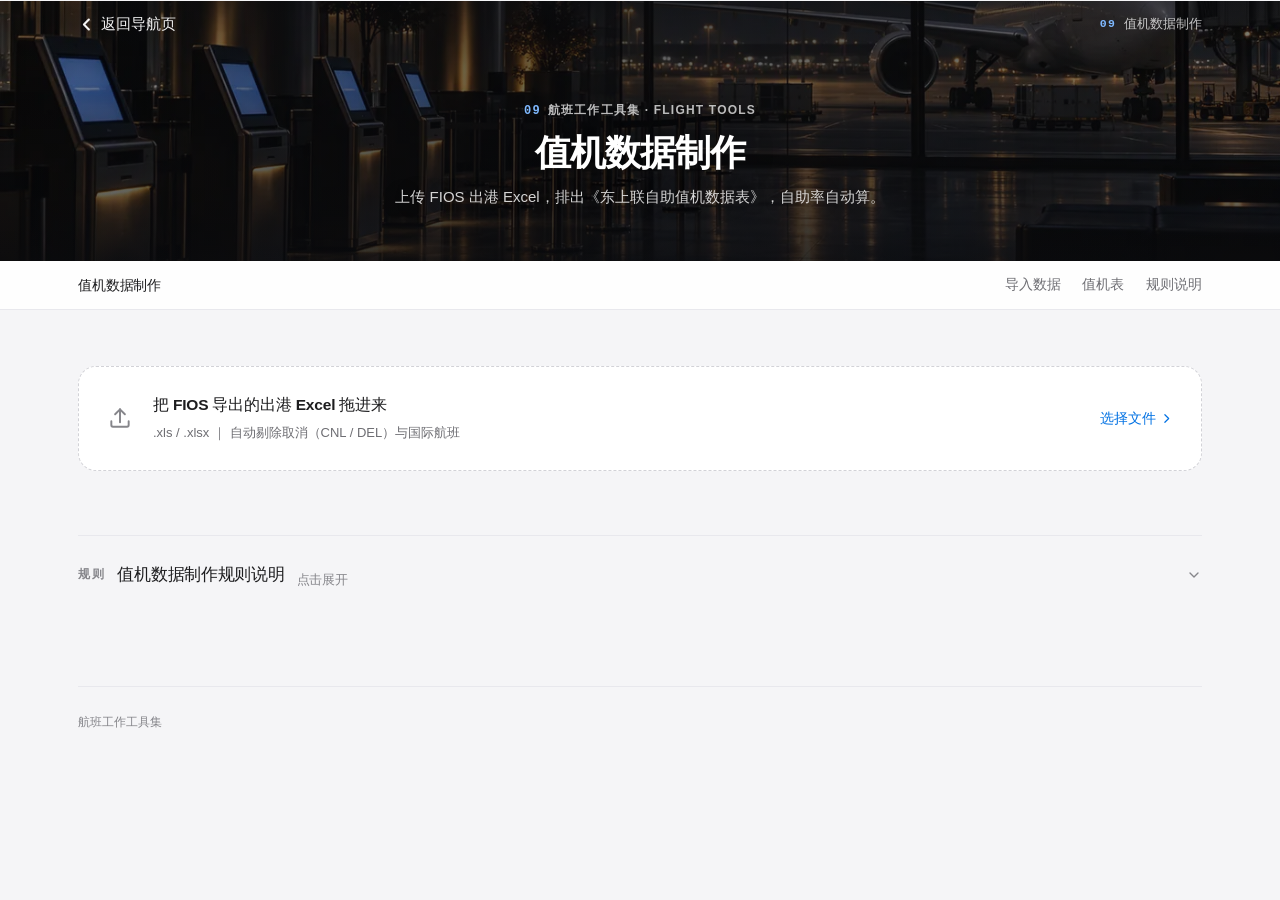
==== commit f36417b6: "style(tools): 02-09 工具页统一迁到 v3 设计语言 外观改动，功能零改动（04 日报生成器按要求跳过）。  共享层 assets/tool-page.css 新增： - §11.5" ====
--- a/checkin/index.html
+++ b/checkin/index.html
@@ -93,7 +93,18 @@
      ⚠️ 必须写在页面里 —— CSS 的 url() 相对**样式表**解析，
         写进 assets/site.css 会指到 assets/assets/… 去。 */
   .hero { background-image: url("../assets/tools/09-checkin.webp"); }
+  /* —— v3：值机表描边降到发丝线、表头字号收一档（纯版式）—— */
+  .ck-table th, .ck-table td { border-color: var(--line-soft); }
+  .ck-table .t-title { font-size: 15px; font-weight: 600; letter-spacing: -.012em; padding: 12px 10px; }
+  .ck-table .t-head th { font-size: 12px; font-weight: 590; letter-spacing: .02em; background: #fafafa; }
+  .ck-table tr.sum-row td { background: #f5f5f7; }
+  .ck-table td.c-rate, .ck-table tr.sum-row td.c-rate { color: var(--ink); }
+  /* 表下那段说明原本是 inline 的 text-align:center，压到左边与按钮对齐 */
+  #resultArea .hint { text-align: left !important; }
 </style>
+<!-- 工具页 v3 设计语言（2026-10-23）。必须排在本页 <style> 之后 ——
+     否则压不住页面里那批旧规则（圆角胶囊按钮 / 灰底统计卡 / 胶囊标签）。 -->
+<link rel="stylesheet" href="../assets/tool-page.css">
 </head>
 <body>
 
@@ -110,20 +121,30 @@
   <section class="hero is-tool">
     <p class="eyebrow"><span class="no">09</span>航班工作工具集 · FLIGHT TOOLS</p>
     <h1>值机数据制作</h1>
-    <p class="lede">上传 FIOS 系统导出的出港 Excel，自动按东航 / 上航 / 中联航分组排出《东上联自助值机数据表》，填入 WEB / CUSS / 人数后自助率自动计算，一键导出带公式的 Excel。</p>
+    <p class="lede">上传 FIOS 出港 Excel，排出《东上联自助值机数据表》，自助率自动算。</p>
   </section>
 
 
+<div class="localnav">
+  <div class="localnav-inner">
+    <span class="ln-t">值机数据制作</span>
+    <nav class="ln-links">
+      <a href="#uploadArea">导入数据</a>
+      <a href="#resultArea">值机表</a>
+      <a href="#rulesPanel">规则说明</a>
+    </nav>
+  </div>
+</div>
   <div class="container">
 
-    <div class="upload" id="uploadArea">
+    <div class="upload-zone no-click" id="uploadArea">
+      <span class="icon" aria-hidden="true"><svg viewBox="0 0 24 24" fill="none" stroke="currentColor" stroke-width="1.8" stroke-linecap="round" stroke-linejoin="round" aria-hidden="true"><path d="M12 16V4"/><path d="M7.5 8.5 12 4l4.5 4.5"/><path d="M4 15v3.5A1.5 1.5 0 0 0 5.5 20h13a1.5 1.5 0 0 0 1.5-1.5V15"/></svg></span>
+      <div class="uz-body">
+        <div class="text">把 FIOS 导出的出港 Excel 拖进来</div>
+        <div class="hint">.xls / .xlsx ｜ 自动剔除取消（CNL / DEL）与国际航班</div>
+      </div>
+      <span class="uz-a" onclick="document.getElementById('fileInput').click()">选择文件 <svg viewBox="0 0 24 24" fill="none" stroke="currentColor" stroke-width="2.2" stroke-linecap="round" stroke-linejoin="round" aria-hidden="true"><path d="M9 5l7 7-7 7"/></svg></span>
       <input type="file" id="fileInput" accept=".xls,.xlsx" hidden>
-      <div class="upload-inner">
-        <div class="up-ic">📥</div>
-        <p>点击或拖拽上传 FIOS 导出的出港航班 Excel（.xls / .xlsx）</p>
-        <button class="btn btn-primary" type="button" onclick="document.getElementById('fileInput').click()">选择文件</button>
-        <div class="hint">支持 .xls / .xlsx · 自动剔除取消（CNL / DEL）与国际航班，按东航 / 上航 / 中联航分组</div>
-      </div>
     </div>
 
     <div id="resultArea" style="display:none">
@@ -153,14 +174,15 @@
 
     <!-- 规则说明面板 -->
     <div class="rules-panel" id="rulesPanel">
-      <div class="rules-header" id="rulesHeader" onclick="document.getElementById('rulesPanel').classList.toggle('open')">
-        <div class="title">
-          <span class="ic">📋</span>
-          值机数据制作规则说明
-          <span class="hint">点击展开查看</span>
-        </div>
-        <div class="arrow">▼</div>
+<div class="rules-header" id="rulesHeader" onclick="document.getElementById('rulesPanel').classList.toggle('open')">
+      <div class="title">
+        <span class="r-k">规则</span>
+        <span class="r-t">值机数据制作规则说明</span>
+        <!-- 展开/收起文案用 CSS 切，不写进 JS —— 面板开合只切 .open 类 -->
+        <span class="hint"><span class="when-closed">点击展开</span><span class="when-open">点击收起</span></span>
       </div>
+      <div class="arrow" aria-hidden="true"><svg viewBox="0 0 24 24" fill="none" stroke="currentColor" stroke-width="2" stroke-linecap="round" stroke-linejoin="round"><path d="M6 9l6 6 6-6"/></svg></div>
+    </div>
       <div class="rules-body">
         <div class="rules-intro">
           系统读取 FIOS 导出的出港航班 Excel，按下列规则排出《东上联自助值机数据表》：
@@ -476,9 +498,9 @@
 
   function renderStats(){
     var m = state.meta;
-    var parts = ['<span class="stat-pill">✈ 出港航班 <b>' + m.total + '</b> 班</span>'];
-    if(m.cancel) parts.push('<span class="stat-pill mute">🚫 已剔除取消 <b>' + m.cancel + '</b> 班</span>');
-    if(m.intl)   parts.push('<span class="stat-pill mute">🌏 已剔除国际 <b>' + m.intl + '</b> 班</span>');
+    var parts = ['<span class="stat-pill">出港航班 <b>' + m.total + '</b> 班</span>'];
+    if(m.cancel) parts.push('<span class="stat-pill mute">已剔除取消 <b>' + m.cancel + '</b> 班</span>');
+    if(m.intl)   parts.push('<span class="stat-pill mute">已剔除国际 <b>' + m.intl + '</b> 班</span>');
     if(m.other)  parts.push('<span class="stat-pill mute">其他航司 <b>' + m.other + '</b> 班（不进表）</span>');
     document.getElementById('statsBar').innerHTML = parts.join('');
   }
--- a/assets/site.css
+++ b/assets/site.css
@@ -147,7 +147,7 @@
 }
 .nav-inner {
   max-width: 1180px; margin: 0 auto; padding: 0 28px;
-  height: 56px; display: flex; align-items: center; gap: 18px;
+  height: 48px; display: flex; align-items: center; gap: 18px;
 }
 .brandmark {
   display: inline-flex; align-items: center; gap: 9px;
@@ -206,7 +206,7 @@
 .nav:not(.scrolled) .nav-tool b { color: #7fb9ff; }
 
 /* ============ 满屏暗色主视觉（首页 + 8 个工具页共用）============
-   图当背景、白色文字压在上面，页眉靠 margin-top:-56px 浮在图上。
+   图当背景、白色文字压在上面，页眉靠 margin-top:-48px 浮在图上。
    ⚠️ 这个负边距**必须等于 .nav-inner 的高度**，否则页眉不会正好压在图上。
    ⚠️ 这里**故意不写 background-image** —— CSS 里的 url() 是相对**样式表**解析的，
       site.css 在 assets/ 下，写相对路径会指到 assets/assets/… 去。
@@ -214,7 +214,7 @@
 .hero {
   position: relative; isolation: isolate;
   min-height: clamp(470px, 70vh, 640px);
-  margin-top: -56px;                 /* 钻到吸顶页眉下面，让页眉浮在图上（= .nav-inner 高度） */
+  margin-top: -48px;                 /* 钻到吸顶页眉下面，让页眉浮在图上（= .nav-inner 高度） */
   padding: 92px 28px 66px;
   display: flex; flex-direction: column; align-items: center; justify-content: center;
   text-align: center; overflow: hidden;
--- a/assets/tool-page.css
+++ b/assets/tool-page.css
@@ -0,0 +1,583 @@
+/* ============================================================
+   工具页 v3 · tool-page.css
+   ------------------------------------------------------------
+   2026-10-23 新增。首页改成 apple.com 版式之后，工具页还停在旧语言：
+   56px 页眉（已统一到 48）、360–460px 大横幅、居中大虚线框 + emoji、
+   四张阴影统计卡、胶囊按钮、📋▼ 规则面板。本文件把工具页拉到同一套语言。
+
+   ⚠️ 只被 manifest/index.html 引用（2026-10-23）。02–09 逐个验收后再逐个加
+      <link>，所以**不要**把它塞进 site.css —— 那样会 9 页一起变，没法逐页看。
+
+   🔥 覆盖 site.css 时必须带 !important 的地方
+      site.css 顶部写着一条约定：「共享设计系统 > 各页内联 <style>」，
+      所以它对 .upload-zone / .summary-card / .btn / .rules-panel 的关键
+      视觉属性都加了 !important。本文件排在 site.css 之后，同等特异性下能赢，
+      但只要 site.css 那一条带 !important，我们这边也必须带，否则压不住。
+      下面凡是「带 !important」的，都是这个原因，不是随手加的。
+
+   ⚠️ 绝对不要给 .summary-row / .controls / .upload-zone 写 display !important
+      JS 用 inline style 在 none / grid / flex 之间切（转换前隐藏、转换后显示）。
+      inline style 会被 !important 压死 ⇒ 结果区永远显示或永远不显示。
+      .upload-zone 更隐蔽：schedule / kn-stats / checkin 三页解析完会把上传区
+      整个收起来，写死 !important 会让它一直挂在页面上。
+   ============================================================ */
+
+:root {
+  /* site.css 的 :root 里没有这一档（旧工具页用不到发丝线），这里补一个 */
+  --line-soft: #e8e8ed;
+}
+
+/* ============ 1. 主视觉：414px → 260px ============
+   工具页是来干活的，横幅不该把功能区挤出第一屏。
+   标题 62px → 36px；副标 2 行 → 1 行（文案同步改短）。 */
+.hero.is-tool {
+  min-height: 0;
+  height: 260px;
+  padding: 48px 28px 0;
+}
+.hero.is-tool .eyebrow { margin: 0 0 12px; font-size: 12px; letter-spacing: .10em; }
+.hero.is-tool h1 {
+  font-size: clamp(28px, 3.2vw, 36px);
+  letter-spacing: -.026em; line-height: 1.12;
+}
+.hero.is-tool .lede {
+  margin: 12px auto 0; font-size: 15px; line-height: 1.6; max-width: 600px;
+}
+
+/* ============ 2. 本地导航（吸在 48px 页眉下面）============
+   原来要滚到页面最底部才能点到「规则说明」，加了这条随时能跳。 */
+.localnav {
+  position: sticky; top: 48px; z-index: 90;
+  background: rgba(255,255,255,.86);
+  -webkit-backdrop-filter: saturate(180%) blur(20px);
+  backdrop-filter: saturate(180%) blur(20px);
+  border-bottom: 1px solid var(--line-soft);
+}
+.localnav-inner {
+  max-width: 1180px; margin: 0 auto; padding: 0 28px; height: 48px;
+  display: flex; align-items: center; gap: 26px;
+}
+.localnav .ln-t { font-size: 14px; font-weight: 590; letter-spacing: -.01em; color: var(--ink); }
+.localnav .ln-links { margin-left: auto; display: flex; align-items: center; gap: 22px; }
+.localnav .ln-links a {
+  font-size: 13.5px; color: var(--muted); letter-spacing: -.005em;
+  text-decoration: none; padding: 4px 0;
+  transition: color var(--dur-fast) var(--ease-inout);
+}
+.localnav .ln-links a:hover { color: var(--brand); }
+
+/* 锚点跳转要避开「页眉 48 + 本地导航 48」 */
+#uploadZone, #uploadArea, #previewWrapper, #rulesPanel,
+#resultArea, #mainArea, #tableWrapper { scroll-margin-top: 112px; }
+
+/* ============ 3. 内容容器 ============ */
+.container { padding: 56px 28px 0 !important; }
+
+/* 小节标题：kicker + 标题 + 右侧辅助信息（不用灰底盒子） */
+.sec-h { display: flex; align-items: baseline; gap: 12px; margin: 0 0 18px; }
+.sec-h .k { font-size: 12px; font-weight: 600; letter-spacing: .14em; color: var(--muted-2); }
+.sec-h .t { font-size: 19px; font-weight: 600; letter-spacing: -.018em; color: var(--ink); }
+.sec-h .i { margin-left: auto; font-size: 13px; color: var(--muted-2); }
+
+/* ============ 4. 导入区：居中大虚线框 → 左侧对齐的单行条 ============
+   只有 1px 虚线，**无底色、无阴影**。原来的「52px 灰蓝圆角方块 + 📂」
+   正是用户否掉的「组件库感」：Unicode 当图标 + 实心灰底 + 底色描边阴影三样齐上。 */
+/* ⚠️ display 这里**不能带 !important** —— schedule / kn-stats / checkin 三个页面
+   在文件解析完会把上传区用 inline style 隐藏（uploadZone.style.display='none'）。
+   inline style 压不过 !important ⇒ 上传区永远收不起来。 */
+.upload-zone {
+  display: flex; align-items: center; gap: 20px;
+  padding: 26px 28px !important; text-align: left !important;
+  border: 1px dashed var(--line) !important;
+  border-radius: var(--radius) !important;
+  background: #fff !important;
+  box-shadow: none !important;
+  transition: border-color var(--dur-fast) var(--ease-inout);
+}
+.upload-zone:hover, .upload-zone.dragover, .upload-zone.drag {
+  border-color: var(--brand) !important;
+  background: #fff !important;
+  box-shadow: none !important;
+  transform: none !important;
+}
+.upload-zone .icon {
+  width: 26px !important; height: 26px !important;
+  margin: 0 !important; padding: 0 !important;
+  border-radius: 0 !important; background: none !important;
+  color: var(--muted-2) !important; box-shadow: none !important;
+  flex: 0 0 auto;
+  transition: color var(--dur-fast) var(--ease-inout);
+}
+.upload-zone .icon svg { width: 26px; height: 26px; display: block; }
+.upload-zone:hover .icon, .upload-zone.dragover .icon { transform: none !important; color: var(--brand) !important; }
+
+.upload-zone .uz-body { min-width: 0; flex: 1 1 auto; }
+.upload-zone .text, .upload-zone .uz-t {
+  font-size: 15.5px; font-weight: 590; letter-spacing: -.012em; color: var(--ink);
+}
+.upload-zone .hint, .upload-zone .uz-d {
+  margin-top: 5px; font-size: 13px; color: var(--muted);
+  word-break: keep-all; overflow-wrap: break-word;
+}
+/* .xls / .xlsx 两个小胶囊的样式已并入 .hint 的文案，这里彻底关掉 */
+.upload-zone .formats { display: none !important; }
+
+/* 「选择文件 ›」——文字链接，不是居中实心按钮 */
+.upload-zone .uz-a {
+  margin-left: auto; flex: 0 0 auto;
+  display: inline-flex; align-items: center; gap: 4px;
+  font-size: 14px; font-weight: 500; color: var(--brand); white-space: nowrap;
+}
+.upload-zone .uz-a svg {
+  width: 13px; height: 13px; display: block;
+  transition: transform var(--dur) var(--ease-out);
+}
+.upload-zone:hover .uz-a svg { transform: translateX(3px); }
+
+/* 有些页面（05 / 09）原来只有那颗「选择文件」按钮能点，整块区域点不动。
+   site.css 给 .upload-zone 写了 cursor:pointer —— 那就是个「看着能点其实不能点」
+   的谎。这里把光标改回去，只让真正可点的文字链接变手型（**行为一行没改**）。 */
+.upload-zone.no-click { cursor: default; }
+.upload-zone.no-click .uz-a { cursor: pointer; }
+
+/* 选完文件后显示的文件名 */
+.upload-zone .filename {
+  margin-top: 7px; font-size: 12.5px; font-weight: 500;
+  color: var(--brand-dark); word-break: break-all;
+}
+
+/* ============ 5. 密码行：去掉蓝色左竖条 ============
+   蓝色只用于「可点击的东西」—— 一条 4px 蓝边并不表达可点，纯粹是装饰。 */
+.pwd-row {
+  display: flex; align-items: center; gap: 14px;
+  background: none !important; border: 0 !important; border-radius: 0 !important;
+  box-shadow: none !important; padding: 0 !important;
+  margin: 16px 0 0 !important;
+}
+.pwd-row .pwd-label {
+  display: inline-flex; align-items: center; gap: 7px; flex: 0 0 auto;
+  font-size: 13.5px; font-weight: 400; color: var(--muted); white-space: nowrap;
+}
+.pwd-row .pwd-label svg { width: 14px; height: 14px; display: block; color: var(--muted-2); }
+/* ⚠️ site.css 的输入框规则只覆盖 text/number/date，**不含 password** → 这里写全 */
+.pwd-row input[type="password"] {
+  flex: 1 1 auto; min-width: 0; height: 40px; padding: 0 12px;
+  font-family: inherit; font-size: 14px; color: var(--ink); letter-spacing: 0;
+  background: #fff; border: 1px solid var(--line); border-radius: var(--radius-sm);
+  transition: border-color var(--dur-fast) var(--ease-inout), box-shadow var(--dur-fast) var(--ease-inout);
+}
+.pwd-row input[type="password"]::placeholder { color: var(--muted-2); }
+.pwd-row input[type="password"]:focus {
+  outline: none; border-color: var(--brand);
+  box-shadow: 0 0 0 3px rgba(0,113,227,.12);
+}
+.pwd-row .pwd-hint { flex: 0 0 auto; font-size: 12.5px; color: var(--muted-2); line-height: 1.6; }
+/* 文件确实加密、还没填密码时只把输入框和提示变红，不再整行铺红底 */
+.pwd-row.needed { background: none !important; }
+.pwd-row.needed input[type="password"] { border-color: var(--danger); }
+.pwd-row.needed .pwd-hint { color: var(--danger); font-weight: 600; }
+
+/* ============ 6. 操作行 + 按钮：胶囊 → 圆角 12 ============ */
+.controls {
+  display: flex; align-items: center; gap: 18px; flex-wrap: wrap;
+  margin: 26px 0 0 !important;
+}
+.controls .info {
+  font-size: 13px; color: var(--muted-2);
+  background: none; border: 0; padding: 0; border-radius: 0;
+}
+.btn, .btn-primary, .btn-success {
+  height: 44px; padding: 0 22px !important;
+  border-radius: var(--radius-sm) !important;
+  font-size: 15px !important; font-weight: 500 !important;
+  letter-spacing: -.01em; box-shadow: none !important;
+}
+.btn-success { background: var(--brand) !important; }
+.btn-success:hover { background: var(--brand-dark) !important; }
+.btn-success:active { background: var(--brand-dark) !important; }
+
+/* 幽灵按钮：原来的 #f5f5f7 灰底 + 蓝字，压在同样 #f5f5f7 的页面底上
+   —— 实测等于「一个只有文字的按钮」，看不出能点。改成白底 + 发丝描边。 */
+.btn.ghost, .btn-ghost {
+  background: #fff !important; color: var(--ink) !important;
+  border: 1px solid var(--line) !important; box-shadow: none !important;
+}
+.btn.ghost:hover, .btn-ghost:hover {
+  background: #fff !important; color: var(--ink) !important;
+  border-color: var(--muted-2) !important; box-shadow: none !important;
+}
+/* 绿色实心 = 全站第三个「交互色」，用户明确否掉过五颜六色。
+   主操作统一只用品牌蓝（06 的「复制东上联」就是主操作）。 */
+.btn.green { background: var(--brand) !important; }
+.btn.green:hover { background: var(--brand-dark) !important; }
+
+/* ============ 7. 错误 / 加载 ============ */
+.error-msg {
+  background: var(--danger-soft); color: var(--danger);
+  padding: 15px 18px; border-radius: 0 var(--radius-sm) var(--radius-sm) 0;
+  border: 0; border-left: 2px solid var(--danger);
+  margin-bottom: 24px; display: none;
+  font-size: 14px; line-height: 1.7;
+}
+.error-msg.active { display: block; }
+.loading { display: none; text-align: center; padding: 56px; }
+.loading.active { display: block; }
+.spinner {
+  width: 34px; height: 34px; border: 3px solid var(--line-soft);
+  border-top-color: var(--brand); border-radius: 50%;
+  animation: tp-spin .8s linear infinite; margin: 0 auto 16px;
+}
+.loading div:last-child { color: var(--muted); font-size: 13.5px; }
+@keyframes tp-spin { to { transform: rotate(360deg); } }
+
+/* ============ 8. 统计：四张阴影卡 → 发丝线分格的数据条 ============
+   ⚠️ 不要写 display —— JS 用 inline style 在 none / grid 之间切。 */
+.summary-row {
+  grid-template-columns: repeat(4, 1fr) !important;
+  gap: 0 !important;
+  border-top: 1px solid var(--line-soft);
+  border-bottom: 1px solid var(--line-soft);
+  margin: 0 0 24px !important;
+}
+.summary-card {
+  background: transparent !important; border: 0 !important;
+  border-radius: 0 !important; box-shadow: none !important;
+  padding: 22px 24px 24px !important; transform: none !important;
+}
+.summary-card + .summary-card { border-left: 1px solid var(--line-soft) !important; }
+.summary-card:hover { box-shadow: none !important; border-color: transparent !important; transform: none !important; }
+.summary-card .card-top { margin: 0; }
+/* 🛫🧭👥🏙️ 四个 emoji 图标位直接关掉：数据条靠标签区分，不需要图标 */
+.summary-card .card-ic { display: none !important; }
+.summary-card .label {
+  font-size: 12px; font-weight: 600; letter-spacing: .10em; color: var(--muted-2);
+}
+.summary-card .value {
+  margin-top: 9px; font-size: 27px; font-weight: 600;
+  letter-spacing: -.028em; line-height: 1.1; color: var(--ink);
+}
+.summary-card .sub { margin-top: 6px; font-size: 12.5px; color: var(--muted); }
+.summary-card.accent-green .value { color: var(--ok); }
+
+/* ============ 9. 结果表格卡 ============ */
+.table-wrapper {
+  background: #fff; border: 1px solid var(--line-soft);
+  border-radius: var(--radius); overflow: hidden;
+  box-shadow: none; margin-bottom: 24px;
+}
+.preview-head {
+  display: flex; align-items: baseline; gap: 12px;
+  padding: 18px 22px 16px; border-bottom: 1px solid var(--line-soft);
+  background: none;
+}
+.preview-head .p-k { font-size: 12px; font-weight: 600; letter-spacing: .14em; color: var(--muted-2); }
+.preview-head .label { font-size: 15px; font-weight: 590; letter-spacing: -.012em; color: var(--ink); }
+.preview-head .pinfo { margin-left: auto; font-size: 12.5px; color: var(--muted-2); }
+.table-scroll { overflow-x: auto; max-height: 62vh; overflow-y: auto; }
+#previewBody table { width: 100%; border-collapse: collapse; font-size: 13px; white-space: nowrap; }
+#previewBody thead th {
+  position: sticky; top: 0; z-index: 2;
+  background: #fafafa; color: var(--muted);
+  padding: 11px 14px; font-weight: 590; text-align: center; vertical-align: middle;
+  border-bottom: 1px solid var(--line-soft); border-right: 0;
+  font-size: 12px; letter-spacing: .02em; line-height: 1.35;
+}
+#previewBody tbody td {
+  padding: 11px 14px; text-align: left;
+  border-bottom: 1px solid var(--line-soft); border-right: 0;
+  color: var(--ink-2);
+}
+#previewBody tbody td:first-child {
+  text-align: center; font-weight: 590; color: var(--ink);
+  background: #fff; position: sticky; left: 0; z-index: 1;
+}
+#previewBody tbody tr:last-child td { border-bottom: 0; }
+#previewBody tbody tr:hover td { background: #fbfcfd; }
+#previewBody tbody tr:hover td:first-child { background: #fbfcfd; }
+
+/* ============ 10. 异常 / 跳过清单 ============ */
+.people-tags {
+  background: #fff; border: 1px solid var(--line-soft);
+  border-radius: var(--radius); padding: 20px 22px 22px;
+  margin-bottom: 24px; box-shadow: none;
+}
+.people-tags .label {
+  font-size: 14px; font-weight: 590; color: var(--ink); margin-bottom: 14px;
+  display: flex; align-items: center; gap: 8px;
+}
+.people-tags .label svg { width: 15px; height: 15px; flex: 0 0 auto; }
+.ltable { border: 1px solid var(--line-soft); border-radius: var(--radius-sm); overflow: hidden; }
+.ltable .lt-head, .ltable .lt-row { display: grid; align-items: center; gap: 0 14px; padding: 9px 16px; }
+/* ⚠️ 姓名列必须死宽：每行 .lt-row 是各自独立的 grid 容器，内容相关的轨道会让
+   每行按自己的内容算列宽 → 列对不齐、表头也对不上（见 REF-traps）。 */
+.ltable-warn .lt-head, .ltable-warn .lt-row { grid-template-columns: 56px 210px minmax(0, 1fr); }
+.ltable-skip .lt-head, .ltable-skip .lt-row { grid-template-columns: 210px minmax(0, 1fr); }
+.ltable .lt-head {
+  background: #fafafa; color: var(--muted); font-size: 12px; font-weight: 590;
+  border-bottom: 1px solid var(--line-soft); letter-spacing: .02em;
+}
+.tag-list { display: block; }
+.ltable .lt-row { border-bottom: 1px solid var(--line-soft); font-size: 13px; background: #fff; }
+.ltable .lt-row:last-child { border-bottom: none; }
+.ltable .lt-c { min-width: 0; overflow-wrap: anywhere; }
+.ltable .lt-name { overflow-wrap: break-word; font-weight: 590; color: var(--ink); }
+.ltable .lt-no { text-align: center; font-variant-numeric: tabular-nums; font-weight: 590; color: var(--muted); }
+.ltable .lt-code {
+  display: inline-block; padding: 2px 10px; border-radius: 7px;
+  background: var(--amber-soft); border: 1px solid var(--amber-line); color: var(--amber);
+  font-family: var(--mono); font-size: 12px; font-weight: 700; letter-spacing: .5px;
+}
+.ltable .lt-miss { color: var(--ink-2); }
+.ltable .lt-chip {
+  display: inline-block; margin: 2px 6px 2px 0; padding: 2px 9px; border-radius: 6px;
+  background: var(--tool-light); border: 1px solid var(--tool-soft);
+  color: var(--tool-dark); font-size: 12px; font-weight: 600;
+}
+.ltable .lt-row.lt-fallback { grid-template-columns: minmax(0, 1fr); color: var(--ink-2); }
+
+/* ============ 11. 规则说明：📋 + ▼ → kicker + 发丝线 + 真 SVG 箭头 ============
+   site.css 对这块有大量 !important（底色 / 圆角 / 阴影 / 内边距 / 表头悬停底色），
+   要把它从「卡片」变成「页面底部的一段」必须逐条压回去。 */
+.rules-panel {
+  background: transparent !important;
+  border: 0 !important;
+  border-top: 1px solid var(--line-soft) !important;
+  border-radius: 0 !important;
+  box-shadow: none !important;
+  margin: 64px 0 0 !important;
+  overflow: visible !important;
+}
+.rules-panel:hover { box-shadow: none !important; }
+.rules-header {
+  min-height: 0 !important;
+  padding: 24px 0 !important;
+  background: none !important;
+  justify-content: flex-start;
+  gap: 12px;
+}
+.rules-header:hover { background: none !important; }
+.rules-header .title {
+  gap: 12px; font-size: 17px; font-weight: 590; letter-spacing: -.016em; color: var(--ink);
+}
+.rules-header .title .r-k {
+  font-size: 12px; font-weight: 600; letter-spacing: .14em; color: var(--muted-2);
+}
+.rules-header .title .hint { font-size: 13px; font-weight: 400; color: var(--muted-2); }
+/* 展开态文案用 CSS 切（JS 只负责 toggle .open） */
+.rules-header .when-open { display: none; }
+.rules-panel.open .rules-header .when-closed { display: none; }
+.rules-panel.open .rules-header .when-open { display: inline; }
+/* 箭头推到最右，用真 SVG（原来是 ▼ 这个 Unicode 字符） */
+.rules-header .arrow {
+  margin-left: auto; color: var(--muted-2);
+  transition: transform var(--dur) var(--ease-out);
+}
+.rules-header .arrow svg { width: 16px; height: 16px; display: block; }
+.rules-body { padding-left: 0 !important; padding-right: 0 !important; }
+.rules-panel.open .rules-body { padding: 0 0 34px !important; }
+.rules-body, .rules-intro, .rules-inner li { font-size: 14px !important; line-height: 1.7 !important; }
+.rules-intro { color: var(--muted); max-width: 820px; margin-bottom: 16px !important; }
+.rules-inner ul { margin: 0 !important; padding: 0; list-style: none; max-width: 900px; }
+.rules-inner li {
+  margin: 0 !important; padding: 13px 0; color: var(--ink-2);
+  border-top: 1px solid var(--line-soft);
+}
+.rules-inner li b, .rules-inner li strong { color: var(--ink); font-weight: 600; }
+.rules-inner code, .rules-body code {
+  background: var(--bg) !important; color: var(--ink-2) !important;
+  padding: 1px 5px !important; border-radius: 4px !important;
+  font-size: 12.5px !important; font-family: var(--mono) !important;
+}
+
+/* ============ 11.5 · merge 走 <details>/<summary> 分支 ============
+   06 的规则面板是原生 <details>（其余 8 页是 div + .open 类）。
+   把第 11 节那套口径按同样数值补一份，两种结构才能长一样。 */
+.rules-panel > summary {
+  min-height: 0 !important;
+  padding: 24px 0 !important;
+  background: none !important;
+  justify-content: flex-start;
+  gap: 12px;
+}
+.rules-panel > summary:hover { background: none !important; }
+.rules-panel > summary .title {
+  gap: 12px; font-size: 17px; font-weight: 590; letter-spacing: -.016em; color: var(--ink);
+}
+.rules-panel > summary .title .r-k {
+  font-size: 12px; font-weight: 600; letter-spacing: .14em; color: var(--muted-2);
+}
+.rules-panel > summary .title .hint { font-size: 13px; font-weight: 400; color: var(--muted-2); }
+.rules-panel > summary .arrow {
+  margin-left: auto; color: var(--muted-2);
+  transition: transform var(--dur) var(--ease-out);
+}
+.rules-panel > summary .arrow svg { width: 16px; height: 16px; display: block; }
+.rules-panel[open] > summary .arrow { transform: rotate(180deg); }
+.rules-panel > summary .when-open { display: none; }
+.rules-panel[open] > summary .when-closed { display: none; }
+.rules-panel[open] > summary .when-open { display: inline; }
+.rules-panel .r-body { padding: 0 0 34px !important; }
+.rules-panel .r-body ul { margin: 0 !important; padding: 0; list-style: none; max-width: 900px; }
+.rules-panel .r-body li {
+  margin: 0 !important; padding: 13px 0; color: var(--ink-2);
+  font-size: 14px !important; line-height: 1.7 !important;
+  border-top: 1px solid var(--line-soft);
+}
+.rules-panel .r-body li b, .rules-panel .r-body li strong { color: var(--ink); font-weight: 600; }
+.rules-panel .r-body code {
+  background: var(--bg) !important; color: var(--ink-2) !important;
+  padding: 1px 5px !important; border-radius: 4px !important;
+  font-size: 12.5px !important; font-family: var(--mono) !important;
+}
+
+/* ============ 12. 页脚 ============ */
+footer.site-footer, .site-footer {
+  text-align: left !important;
+  border-top: 1px solid var(--line-soft);
+  margin-top: 72px;
+  padding: 26px 0 40px !important;
+  font-size: 12px;
+}
+
+/* ============ 12.5 · 03–09 共用件（面板 / 操作行 / 小按钮 / 统计条 / 分段控件）============
+   01、02 只用得上第 1–12 节；03 之后各页多出这些 site.css 里的老组件，
+   在 v3 语言下都要改口径。全部收在这里，各页 <style> 里不再单独写。 */
+
+/* 面板：白卡 + 投影 → 无框区块（真正的「卡」是里面那张表格） */
+.panel {
+  background: transparent !important;
+  border: 0 !important;
+  border-radius: 0 !important;
+  box-shadow: none !important;
+  padding: 0 !important;
+  margin-bottom: 0 !important;
+}
+/* merge / early-ontime 是「多个 panel 串成流程」，它们之间要留出呼吸；
+   schedule 只有一个 panel，后面紧跟操作行，不能再加下间距。
+   ⚠️ 用 .panel + .panel 而不是 section.panel —— 08 用的是 <div class="panel">。 */
+.panel + .panel { margin-top: 56px !important; }
+/* 面板标题对齐 .sec-h .t 的 19px / 600 */
+.panel > h2 {
+  font-size: 19px; font-weight: 600; letter-spacing: -.018em; color: var(--ink);
+  margin: 0 0 16px; gap: 10px;
+}
+/* 步骤号：22px 蓝色实心方块 → 灰色小号索引。
+   蓝只留给「可点」的东西，而步骤号不是按钮。 */
+.panel > h2 .step {
+  width: auto !important; height: auto !important;
+  border-radius: 0 !important; background: none !important; color: var(--muted-2) !important;
+  display: inline !important;
+  font-size: 12px !important; font-weight: 600 !important; letter-spacing: .14em;
+}
+.panel > .sub { color: var(--muted); font-size: 13.5px; margin-bottom: 16px; }
+
+/* 表格卡：投影去掉，描边降到发丝线 */
+.table-wrap, .out-wrap, .table-scroll, .table-wrapper {
+  border-color: var(--line-soft) !important;
+  box-shadow: none !important;
+}
+.table-wrap { background: #fff; }
+
+/* 表内字号：kn-stats 的 16px 是旧版遗留，统一回 13.5 */
+.table-wrap table { font-size: 13.5px; }
+.table-wrap thead th {
+  background: #fafafa; color: var(--muted);
+  font-size: 12px; font-weight: 590; letter-spacing: .02em;
+  padding: 11px 14px; border-bottom: 1px solid var(--line-soft);
+}
+.table-wrap tbody td { padding: 11px 14px; border-top: 1px solid var(--line-soft); }
+.table-wrap tbody tr:nth-child(even) { background: transparent; }
+.table-wrap tbody tr:hover { background: #fbfcfd; }
+
+/* 操作行：居中堆叠 → 左对齐一行 */
+.actions {
+  display: flex; align-items: center; flex-wrap: wrap; gap: 10px;
+  text-align: left; margin: 20px 0 0 !important;
+}
+.actions .info-hint, .actions .draft-note { flex: 0 0 100%; font-size: 12.5px; color: var(--muted-2); }
+
+/* 次级按钮：胶囊 → 圆角 8，高度跟着主按钮一起收敛 */
+.btn-sm, .row-btn, .period-tab, .addrow { border-radius: var(--radius-sm) !important; }
+.btn-sm { height: 38px; padding: 0 16px !important; font-size: 13px !important; font-weight: 500 !important; }
+
+/* 草稿提示条原本是 inline 的 text-align:center，要 !important 才压得住 */
+#draftBar { text-align: left !important; }
+
+/* 统计条：蓝底胶囊 → 一行灰字（只有数字用墨色） */
+.stats-bar { gap: 22px !important; margin: 0 0 18px !important; align-items: baseline; }
+.stat-pill, .stats-bar .stat-pill {
+  background: none !important; border: 0 !important; border-radius: 0 !important;
+  box-shadow: none !important; padding: 0 !important;
+  font-size: 13px !important; font-weight: 400 !important; color: var(--muted) !important;
+}
+.stat-pill b, .stat-pill strong {
+  color: var(--ink) !important; font-size: 13px !important; font-weight: 600 !important;
+}
+
+/* 分段控件：实心蓝块 → 浅灰轨道 + 白底选中（Apple 的 segmented control） */
+.period-tabs {
+  display: inline-flex; gap: 3px; padding: 3px; margin: 16px 0 4px;
+  background: #f5f5f7; border-radius: 10px;
+}
+.period-tab {
+  flex-direction: row !important; align-items: baseline !important; gap: 6px !important;
+  border: 0 !important; background: transparent !important; box-shadow: none !important;
+  border-radius: 8px !important; padding: 7px 15px !important;
+  font-size: 13.5px !important; font-weight: 500 !important; color: var(--muted) !important;
+}
+.period-tab .pr { font-size: 11px !important; color: var(--muted-2) !important; }
+.period-tab:hover { color: var(--ink) !important; background: rgba(0,0,0,.035) !important; }
+.period-tab.active {
+  background: #fff !important; color: var(--ink) !important;
+  box-shadow: 0 1px 2px rgba(0,0,0,.09) !important;
+}
+.period-tab.active .pr { color: var(--muted-2) !important; }
+
+/* 排班表：灰底表头 + 深描边 → 发丝线；斑马纹取消（行高本身够区分） */
+table.sch-table th { background: #fafafa; color: var(--muted); font-weight: 590; border-bottom: 1px solid var(--line-soft); }
+table.sch-table td { border-color: var(--line-soft); }
+table.sch-table tr:nth-child(even) { background: transparent; }
+table.sch-table tr:hover { background: #fbfcfd; }
+
+/* 负责人选择器：虚线圈 → 文字链接（蓝色只表示「可点」） */
+.picker-trigger {
+  border: 0 !important; background: none !important; padding: 3px 2px !important;
+  color: var(--brand) !important; font-size: 12.5px !important; gap: 3px !important;
+}
+.picker-trigger:hover { background: none !important; color: var(--brand-dark) !important; }
+.picker-trigger.mini {
+  border-radius: 6px !important; padding: 2px 7px !important;
+  color: var(--brand) !important; font-size: 0 !important;
+}
+.picker-trigger.mini svg, .picker-trigger svg { width: 13px; height: 13px; display: block; }
+
+/* ============ 13. 响应式 ============ */
+@media (max-width: 1023px) {
+  .summary-row { grid-template-columns: repeat(2, 1fr) !important; }
+  .summary-card:nth-child(3) { border-left: 0 !important; }
+  .summary-card:nth-child(n+3) { border-top: 1px solid var(--line-soft); }
+}
+@media (max-width: 768px) {
+  .container { padding: 40px 18px 0 !important; }
+  .hero.is-tool { height: 220px; padding: 40px 18px 0; }
+  .localnav-inner { padding: 0 18px; gap: 16px; }
+  .localnav .ln-t { display: none; }
+  .localnav .ln-links { margin-left: 0; gap: 18px; }
+  /* 步骤号在窄屏会跟标题一起换行，变成一个孤零零的数字 → 直接收起 */
+  .panel > h2 .step { display: none !important; }
+  .panel + .panel { margin-top: 44px !important; }
+  .pwd-row { flex-wrap: wrap; gap: 10px; }
+  .pwd-row .pwd-hint { display: none; }
+  .upload-zone { flex-wrap: wrap; gap: 14px; padding: 20px !important; }
+  .upload-zone .uz-a { margin-left: 0; }
+  .sec-h .i { display: none; }
+  .sec-h .t { font-size: 17px; }
+}
+@media (max-width: 560px) {
+  .ltable .lt-head, .ltable .lt-row { padding: 8px 12px; gap: 0 10px; }
+  .ltable-warn .lt-head, .ltable-warn .lt-row { grid-template-columns: 38px 108px minmax(0, 1fr); }
+  .ltable-skip .lt-head, .ltable-skip .lt-row { grid-template-columns: 108px minmax(0, 1fr); }
+  .ltable .lt-code { padding: 2px 7px; letter-spacing: .2px; }
+  .summary-card { padding: 18px 16px 20px !important; }
+  .summary-card .value { font-size: 23px; }
+}
